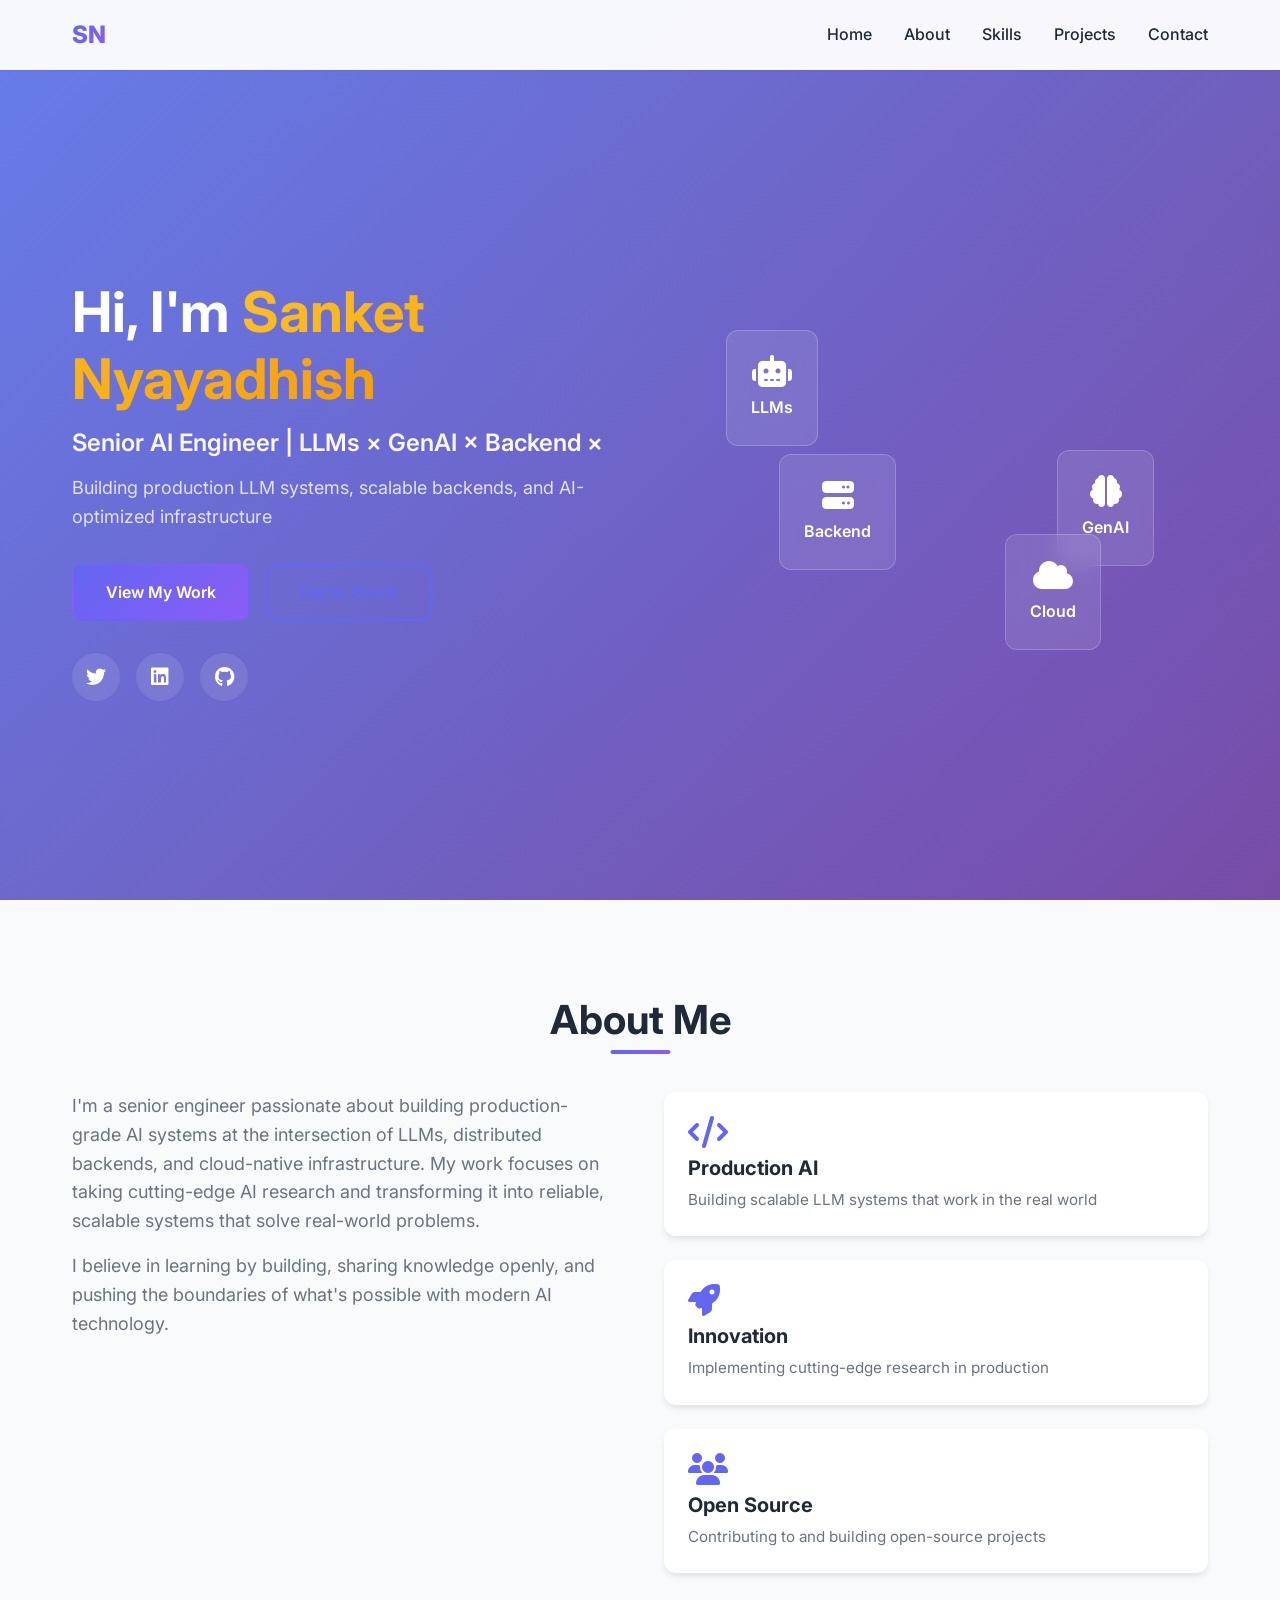
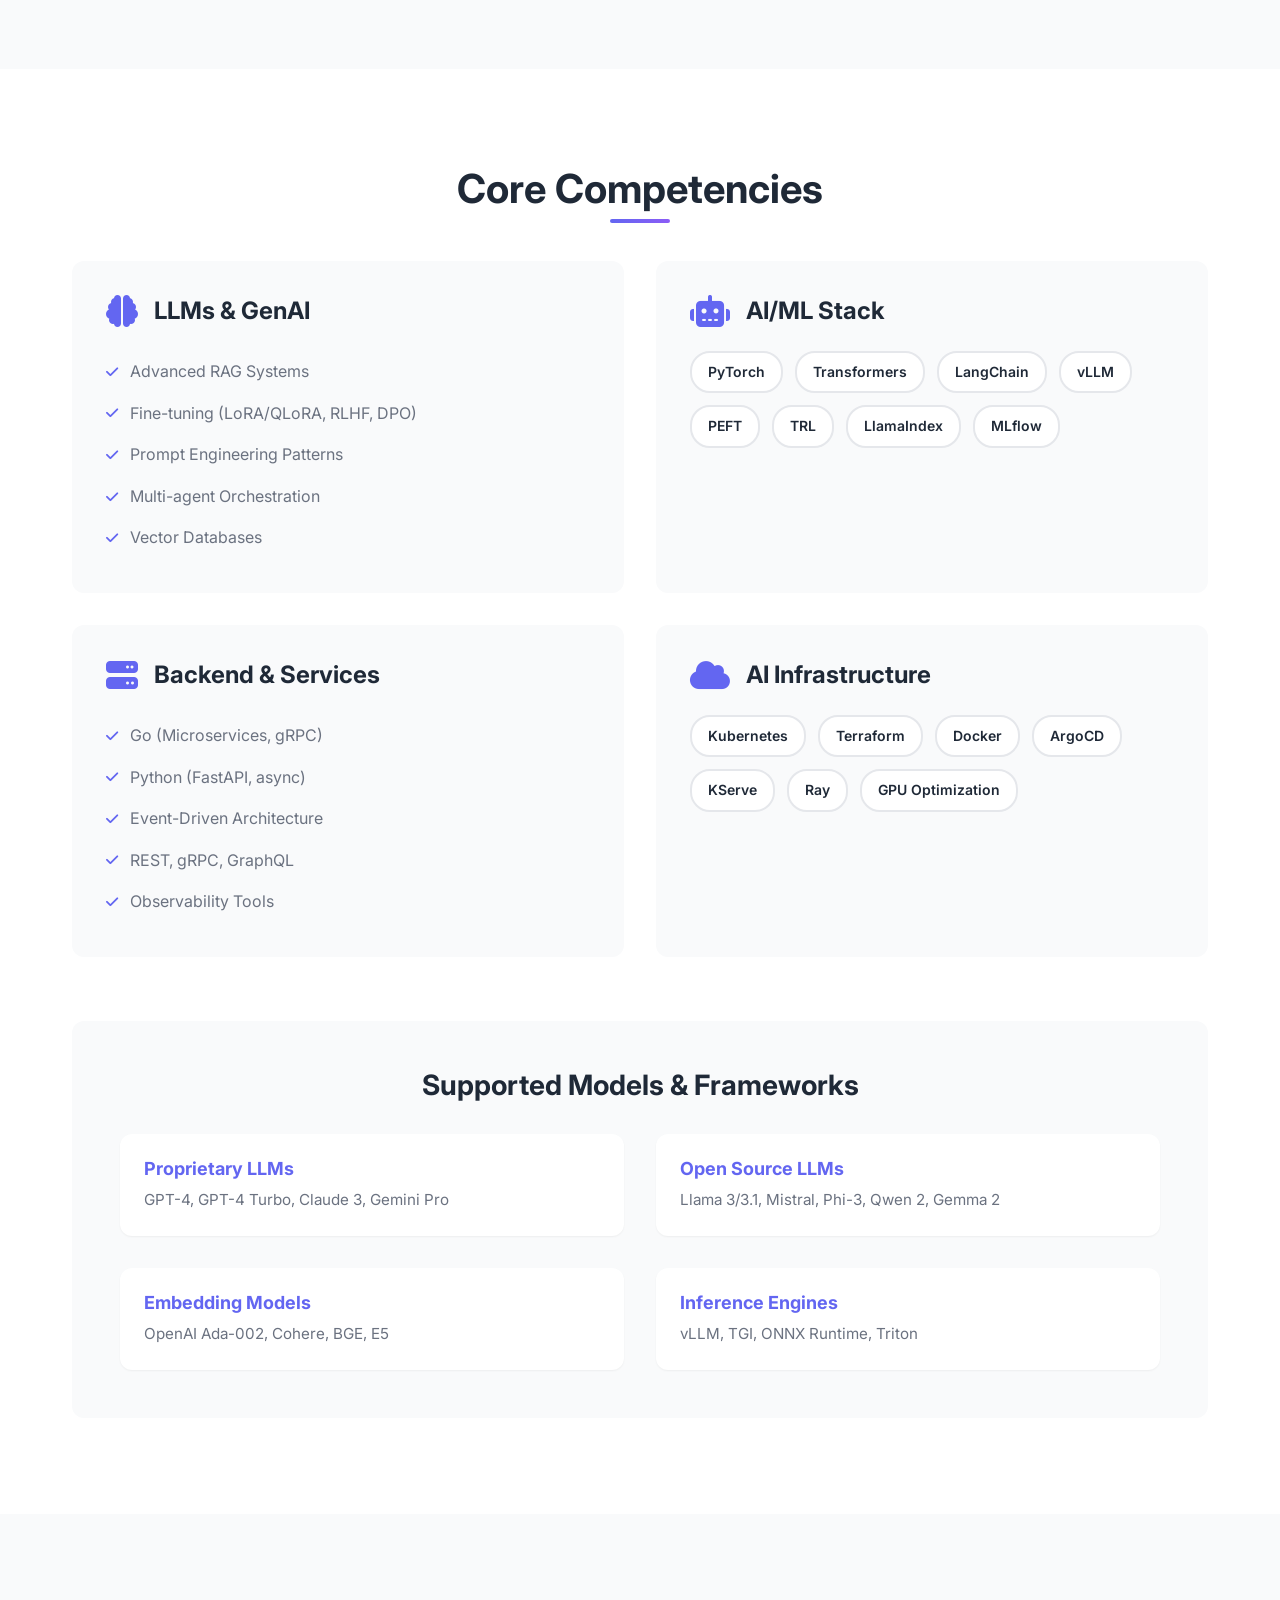
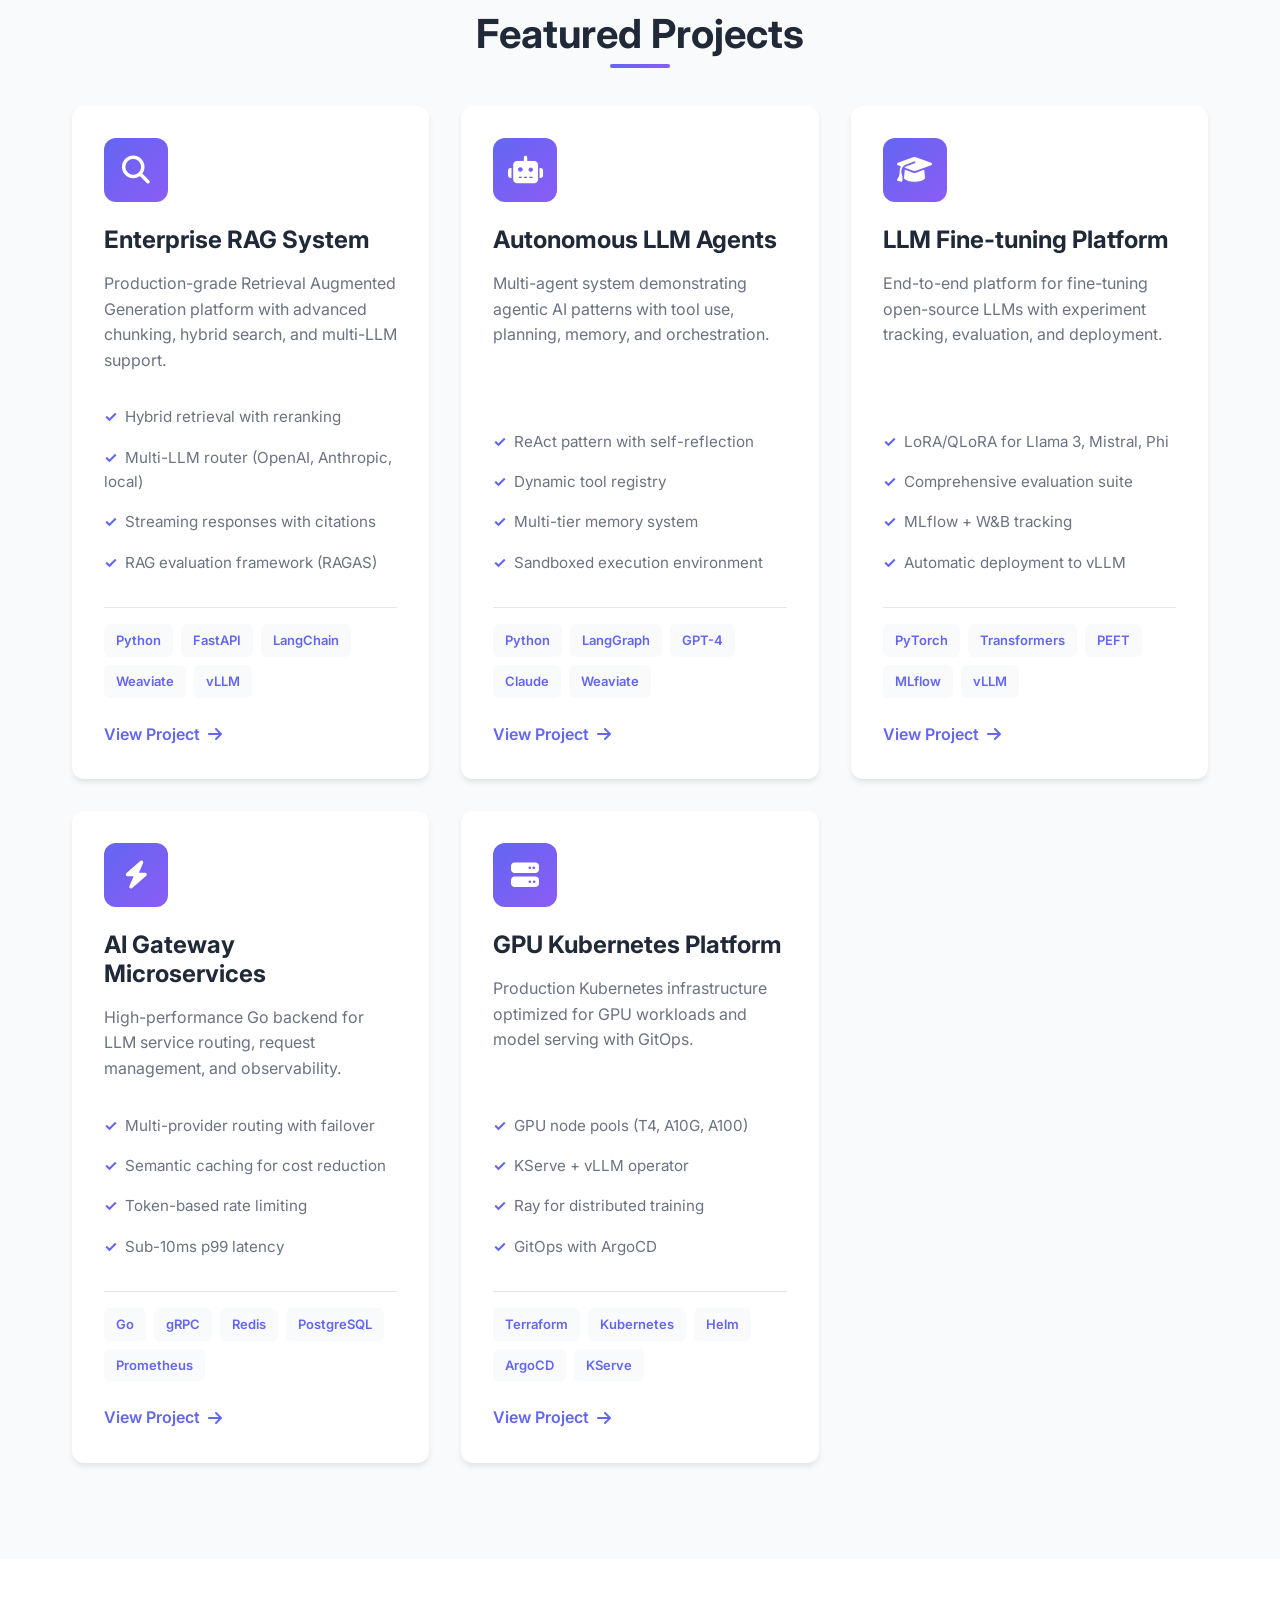
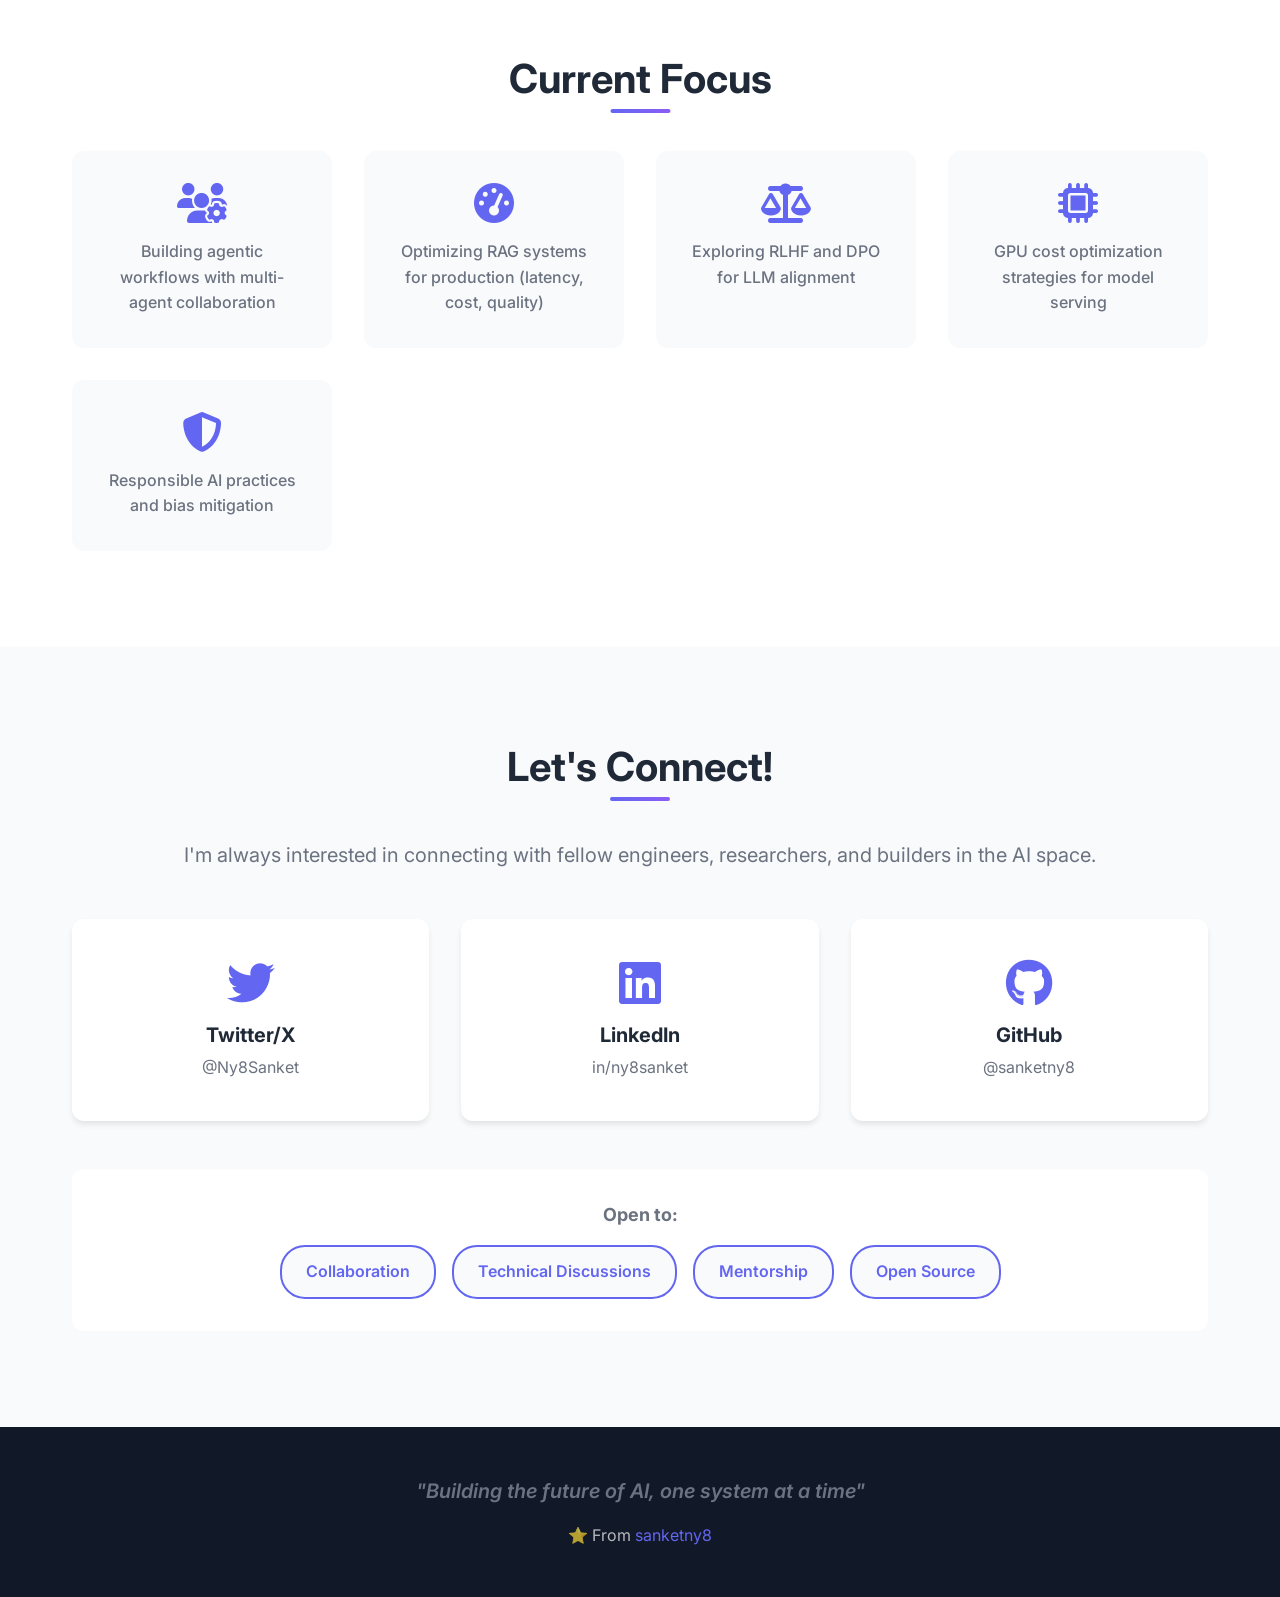
==== index.html @ 6c867950 "Initial commit: Add portfolio website" ====
<!DOCTYPE html>
<html lang="en">
<head>
    <meta charset="UTF-8">
    <meta name="viewport" content="width=device-width, initial-scale=1.0">
    <meta name="description" content="Sanket Nyayadhish - Senior AI Engineer specializing in LLMs, GenAI, Backend, and Cloud Infrastructure">
    <meta name="keywords" content="AI Engineer, LLM, GenAI, Machine Learning, Backend, Cloud, Kubernetes">
    <meta name="author" content="Sanket Nyayadhish">
    <title>Sanket Nyayadhish | Senior AI Engineer</title>
    <link rel="stylesheet" href="styles.css">
    <link rel="preconnect" href="https://fonts.googleapis.com">
    <link rel="preconnect" href="https://fonts.gstatic.com" crossorigin>
    <link href="https://fonts.googleapis.com/css2?family=Inter:wght@300;400;500;600;700;800&display=swap" rel="stylesheet">
    <link rel="stylesheet" href="https://cdnjs.cloudflare.com/ajax/libs/font-awesome/6.4.0/css/all.min.css">
</head>
<body>
    <!-- Navigation -->
    <nav class="navbar" id="navbar">
        <div class="nav-container">
            <div class="nav-logo">SN</div>
            <ul class="nav-menu" id="nav-menu">
                <li><a href="#home" class="nav-link">Home</a></li>
                <li><a href="#about" class="nav-link">About</a></li>
                <li><a href="#skills" class="nav-link">Skills</a></li>
                <li><a href="#projects" class="nav-link">Projects</a></li>
                <li><a href="#contact" class="nav-link">Contact</a></li>
            </ul>
            <div class="hamburger" id="hamburger">
                <span></span>
                <span></span>
                <span></span>
            </div>
        </div>
    </nav>

    <!-- Hero Section -->
    <section class="hero" id="home">
        <div class="hero-container">
            <div class="hero-content">
                <h1 class="hero-title">
                    Hi, I'm <span class="highlight">Sanket Nyayadhish</span>
                </h1>
                <h2 class="hero-subtitle">
                    Senior AI Engineer | LLMs × GenAI × Backend × Cloud Infrastructure
                </h2>
                <p class="hero-description">
                    Building production LLM systems, scalable backends, and AI-optimized infrastructure
                </p>
                <div class="hero-cta">
                    <a href="#projects" class="btn btn-primary">View My Work</a>
                    <a href="#contact" class="btn btn-secondary">Get in Touch</a>
                </div>
                <div class="social-links">
                    <a href="https://twitter.com/Ny8Sanket" target="_blank" rel="noopener" aria-label="Twitter">
                        <i class="fab fa-twitter"></i>
                    </a>
                    <a href="https://linkedin.com/in/ny8sanket" target="_blank" rel="noopener" aria-label="LinkedIn">
                        <i class="fab fa-linkedin"></i>
                    </a>
                    <a href="https://github.com/sanketny8" target="_blank" rel="noopener" aria-label="GitHub">
                        <i class="fab fa-github"></i>
                    </a>
                </div>
            </div>
            <div class="hero-visual">
                <div class="floating-card card-1">
                    <i class="fas fa-robot"></i>
                    <span>LLMs</span>
                </div>
                <div class="floating-card card-2">
                    <i class="fas fa-brain"></i>
                    <span>GenAI</span>
                </div>
                <div class="floating-card card-3">
                    <i class="fas fa-server"></i>
                    <span>Backend</span>
                </div>
                <div class="floating-card card-4">
                    <i class="fas fa-cloud"></i>
                    <span>Cloud</span>
                </div>
            </div>
        </div>
    </section>

    <!-- About Section -->
    <section class="about" id="about">
        <div class="container">
            <h2 class="section-title">About Me</h2>
            <div class="about-content">
                <div class="about-text">
                    <p>
                        I'm a senior engineer passionate about building production-grade AI systems at the 
                        intersection of LLMs, distributed backends, and cloud-native infrastructure. My work 
                        focuses on taking cutting-edge AI research and transforming it into reliable, scalable 
                        systems that solve real-world problems.
                    </p>
                    <p>
                        I believe in learning by building, sharing knowledge openly, and pushing the boundaries 
                        of what's possible with modern AI technology.
                    </p>
                </div>
                <div class="about-highlights">
                    <div class="highlight-card">
                        <i class="fas fa-code"></i>
                        <h3>Production AI</h3>
                        <p>Building scalable LLM systems that work in the real world</p>
                    </div>
                    <div class="highlight-card">
                        <i class="fas fa-rocket"></i>
                        <h3>Innovation</h3>
                        <p>Implementing cutting-edge research in production</p>
                    </div>
                    <div class="highlight-card">
                        <i class="fas fa-users"></i>
                        <h3>Open Source</h3>
                        <p>Contributing to and building open-source projects</p>
                    </div>
                </div>
            </div>
        </div>
    </section>

    <!-- Skills Section -->
    <section class="skills" id="skills">
        <div class="container">
            <h2 class="section-title">Core Competencies</h2>
            
            <div class="skills-grid">
                <!-- LLMs & GenAI -->
                <div class="skill-category">
                    <div class="skill-header">
                        <i class="fas fa-brain"></i>
                        <h3>LLMs & GenAI</h3>
                    </div>
                    <ul class="skill-list">
                        <li><i class="fas fa-check"></i> Advanced RAG Systems</li>
                        <li><i class="fas fa-check"></i> Fine-tuning (LoRA/QLoRA, RLHF, DPO)</li>
                        <li><i class="fas fa-check"></i> Prompt Engineering Patterns</li>
                        <li><i class="fas fa-check"></i> Multi-agent Orchestration</li>
                        <li><i class="fas fa-check"></i> Vector Databases</li>
                    </ul>
                </div>

                <!-- AI/ML Stack -->
                <div class="skill-category">
                    <div class="skill-header">
                        <i class="fas fa-robot"></i>
                        <h3>AI/ML Stack</h3>
                    </div>
                    <div class="tech-badges">
                        <span class="badge">PyTorch</span>
                        <span class="badge">Transformers</span>
                        <span class="badge">LangChain</span>
                        <span class="badge">vLLM</span>
                        <span class="badge">PEFT</span>
                        <span class="badge">TRL</span>
                        <span class="badge">LlamaIndex</span>
                        <span class="badge">MLflow</span>
                    </div>
                </div>

                <!-- Backend & Services -->
                <div class="skill-category">
                    <div class="skill-header">
                        <i class="fas fa-server"></i>
                        <h3>Backend & Services</h3>
                    </div>
                    <ul class="skill-list">
                        <li><i class="fas fa-check"></i> Go (Microservices, gRPC)</li>
                        <li><i class="fas fa-check"></i> Python (FastAPI, async)</li>
                        <li><i class="fas fa-check"></i> Event-Driven Architecture</li>
                        <li><i class="fas fa-check"></i> REST, gRPC, GraphQL</li>
                        <li><i class="fas fa-check"></i> Observability Tools</li>
                    </ul>
                </div>

                <!-- Cloud & Infrastructure -->
                <div class="skill-category">
                    <div class="skill-header">
                        <i class="fas fa-cloud"></i>
                        <h3>AI Infrastructure</h3>
                    </div>
                    <div class="tech-badges">
                        <span class="badge">Kubernetes</span>
                        <span class="badge">Terraform</span>
                        <span class="badge">Docker</span>
                        <span class="badge">ArgoCD</span>
                        <span class="badge">KServe</span>
                        <span class="badge">Ray</span>
                        <span class="badge">GPU Optimization</span>
                    </div>
                </div>
            </div>

            <!-- Supported Models -->
            <div class="models-section">
                <h3 class="subsection-title">Supported Models & Frameworks</h3>
                <div class="models-grid">
                    <div class="model-category">
                        <h4>Proprietary LLMs</h4>
                        <p>GPT-4, GPT-4 Turbo, Claude 3, Gemini Pro</p>
                    </div>
                    <div class="model-category">
                        <h4>Open Source LLMs</h4>
                        <p>Llama 3/3.1, Mistral, Phi-3, Qwen 2, Gemma 2</p>
                    </div>
                    <div class="model-category">
                        <h4>Embedding Models</h4>
                        <p>OpenAI Ada-002, Cohere, BGE, E5</p>
                    </div>
                    <div class="model-category">
                        <h4>Inference Engines</h4>
                        <p>vLLM, TGI, ONNX Runtime, Triton</p>
                    </div>
                </div>
            </div>
        </div>
    </section>

    <!-- Projects Section -->
    <section class="projects" id="projects">
        <div class="container">
            <h2 class="section-title">Featured Projects</h2>
            
            <div class="projects-grid">
                <!-- Project 1: Enterprise RAG -->
                <div class="project-card">
                    <div class="project-icon">
                        <i class="fas fa-search"></i>
                    </div>
                    <h3>Enterprise RAG System</h3>
                    <p>Production-grade Retrieval Augmented Generation platform with advanced chunking, hybrid search, and multi-LLM support.</p>
                    <ul class="project-features">
                        <li>Hybrid retrieval with reranking</li>
                        <li>Multi-LLM router (OpenAI, Anthropic, local)</li>
                        <li>Streaming responses with citations</li>
                        <li>RAG evaluation framework (RAGAS)</li>
                    </ul>
                    <div class="project-tech">
                        <span>Python</span>
                        <span>FastAPI</span>
                        <span>LangChain</span>
                        <span>Weaviate</span>
                        <span>vLLM</span>
                    </div>
                    <a href="https://github.com/sanketny8/enterprise-rag-system" target="_blank" class="project-link">
                        View Project <i class="fas fa-arrow-right"></i>
                    </a>
                </div>

                <!-- Project 2: Autonomous Agents -->
                <div class="project-card">
                    <div class="project-icon">
                        <i class="fas fa-robot"></i>
                    </div>
                    <h3>Autonomous LLM Agents</h3>
                    <p>Multi-agent system demonstrating agentic AI patterns with tool use, planning, memory, and orchestration.</p>
                    <ul class="project-features">
                        <li>ReAct pattern with self-reflection</li>
                        <li>Dynamic tool registry</li>
                        <li>Multi-tier memory system</li>
                        <li>Sandboxed execution environment</li>
                    </ul>
                    <div class="project-tech">
                        <span>Python</span>
                        <span>LangGraph</span>
                        <span>GPT-4</span>
                        <span>Claude</span>
                        <span>Weaviate</span>
                    </div>
                    <a href="https://github.com/sanketny8/autonomous-llm-agents" target="_blank" class="project-link">
                        View Project <i class="fas fa-arrow-right"></i>
                    </a>
                </div>

                <!-- Project 3: Fine-tuning Platform -->
                <div class="project-card">
                    <div class="project-icon">
                        <i class="fas fa-graduation-cap"></i>
                    </div>
                    <h3>LLM Fine-tuning Platform</h3>
                    <p>End-to-end platform for fine-tuning open-source LLMs with experiment tracking, evaluation, and deployment.</p>
                    <ul class="project-features">
                        <li>LoRA/QLoRA for Llama 3, Mistral, Phi</li>
                        <li>Comprehensive evaluation suite</li>
                        <li>MLflow + W&B tracking</li>
                        <li>Automatic deployment to vLLM</li>
                    </ul>
                    <div class="project-tech">
                        <span>PyTorch</span>
                        <span>Transformers</span>
                        <span>PEFT</span>
                        <span>MLflow</span>
                        <span>vLLM</span>
                    </div>
                    <a href="https://github.com/sanketny8/llm-finetuning-platform" target="_blank" class="project-link">
                        View Project <i class="fas fa-arrow-right"></i>
                    </a>
                </div>

                <!-- Project 4: AI Gateway -->
                <div class="project-card">
                    <div class="project-icon">
                        <i class="fas fa-bolt"></i>
                    </div>
                    <h3>AI Gateway Microservices</h3>
                    <p>High-performance Go backend for LLM service routing, request management, and observability.</p>
                    <ul class="project-features">
                        <li>Multi-provider routing with failover</li>
                        <li>Semantic caching for cost reduction</li>
                        <li>Token-based rate limiting</li>
                        <li>Sub-10ms p99 latency</li>
                    </ul>
                    <div class="project-tech">
                        <span>Go</span>
                        <span>gRPC</span>
                        <span>Redis</span>
                        <span>PostgreSQL</span>
                        <span>Prometheus</span>
                    </div>
                    <a href="https://github.com/sanketny8/ai-gateway-microservices" target="_blank" class="project-link">
                        View Project <i class="fas fa-arrow-right"></i>
                    </a>
                </div>

                <!-- Project 5: GPU K8s Platform -->
                <div class="project-card">
                    <div class="project-icon">
                        <i class="fas fa-server"></i>
                    </div>
                    <h3>GPU Kubernetes Platform</h3>
                    <p>Production Kubernetes infrastructure optimized for GPU workloads and model serving with GitOps.</p>
                    <ul class="project-features">
                        <li>GPU node pools (T4, A10G, A100)</li>
                        <li>KServe + vLLM operator</li>
                        <li>Ray for distributed training</li>
                        <li>GitOps with ArgoCD</li>
                    </ul>
                    <div class="project-tech">
                        <span>Terraform</span>
                        <span>Kubernetes</span>
                        <span>Helm</span>
                        <span>ArgoCD</span>
                        <span>KServe</span>
                    </div>
                    <a href="https://github.com/sanketny8/gpu-kubernetes-platform" target="_blank" class="project-link">
                        View Project <i class="fas fa-arrow-right"></i>
                    </a>
                </div>
            </div>
        </div>
    </section>

    <!-- Current Focus Section -->
    <section class="focus">
        <div class="container">
            <h2 class="section-title">Current Focus</h2>
            <div class="focus-grid">
                <div class="focus-item">
                    <i class="fas fa-users-cog"></i>
                    <p>Building agentic workflows with multi-agent collaboration</p>
                </div>
                <div class="focus-item">
                    <i class="fas fa-tachometer-alt"></i>
                    <p>Optimizing RAG systems for production (latency, cost, quality)</p>
                </div>
                <div class="focus-item">
                    <i class="fas fa-balance-scale"></i>
                    <p>Exploring RLHF and DPO for LLM alignment</p>
                </div>
                <div class="focus-item">
                    <i class="fas fa-microchip"></i>
                    <p>GPU cost optimization strategies for model serving</p>
                </div>
                <div class="focus-item">
                    <i class="fas fa-shield-alt"></i>
                    <p>Responsible AI practices and bias mitigation</p>
                </div>
            </div>
        </div>
    </section>

    <!-- Contact Section -->
    <section class="contact" id="contact">
        <div class="container">
            <h2 class="section-title">Let's Connect!</h2>
            <p class="contact-subtitle">
                I'm always interested in connecting with fellow engineers, researchers, and builders in the AI space.
            </p>
            
            <div class="contact-grid">
                <a href="https://twitter.com/Ny8Sanket" target="_blank" class="contact-card">
                    <i class="fab fa-twitter"></i>
                    <h3>Twitter/X</h3>
                    <p>@Ny8Sanket</p>
                </a>
                
                <a href="https://linkedin.com/in/ny8sanket" target="_blank" class="contact-card">
                    <i class="fab fa-linkedin"></i>
                    <h3>LinkedIn</h3>
                    <p>in/ny8sanket</p>
                </a>
                
                <a href="https://github.com/sanketny8" target="_blank" class="contact-card">
                    <i class="fab fa-github"></i>
                    <h3>GitHub</h3>
                    <p>@sanketny8</p>
                </a>
            </div>

            <div class="contact-topics">
                <p><strong>Open to:</strong></p>
                <div class="topics">
                    <span>Collaboration</span>
                    <span>Technical Discussions</span>
                    <span>Mentorship</span>
                    <span>Open Source</span>
                </div>
            </div>
        </div>
    </section>

    <!-- Footer -->
    <footer class="footer">
        <div class="container">
            <p class="footer-quote">"Building the future of AI, one system at a time"</p>
            <p class="footer-copyright">⭐️ From <a href="https://github.com/sanketny8" target="_blank">sanketny8</a></p>
        </div>
    </footer>

    <script src="script.js"></script>
</body>
</html>
---- styles.css ----
/* ===== CSS VARIABLES ===== */
:root {
    --primary-color: #6366f1;
    --primary-dark: #4f46e5;
    --secondary-color: #8b5cf6;
    --accent-color: #ec4899;
    --text-primary: #1f2937;
    --text-secondary: #6b7280;
    --text-light: #9ca3af;
    --bg-primary: #ffffff;
    --bg-secondary: #f9fafb;
    --bg-dark: #111827;
    --border-color: #e5e7eb;
    --shadow-sm: 0 1px 2px 0 rgba(0, 0, 0, 0.05);
    --shadow-md: 0 4px 6px -1px rgba(0, 0, 0, 0.1);
    --shadow-lg: 0 10px 15px -3px rgba(0, 0, 0, 0.1);
    --shadow-xl: 0 20px 25px -5px rgba(0, 0, 0, 0.1);
    --transition: all 0.3s cubic-bezier(0.4, 0, 0.2, 1);
    --border-radius: 12px;
}

/* ===== RESET & BASE ===== */
* {
    margin: 0;
    padding: 0;
    box-sizing: border-box;
}

html {
    scroll-behavior: smooth;
    font-size: 16px;
}

body {
    font-family: 'Inter', -apple-system, BlinkMacSystemFont, 'Segoe UI', Roboto, sans-serif;
    color: var(--text-primary);
    background-color: var(--bg-primary);
    line-height: 1.6;
    overflow-x: hidden;
}

/* ===== TYPOGRAPHY ===== */
h1, h2, h3, h4, h5, h6 {
    font-weight: 700;
    line-height: 1.2;
    color: var(--text-primary);
}

p {
    margin-bottom: 1rem;
    color: var(--text-secondary);
}

a {
    text-decoration: none;
    color: inherit;
    transition: var(--transition);
}

/* ===== UTILITIES ===== */
.container {
    max-width: 1200px;
    margin: 0 auto;
    padding: 0 2rem;
}

.section-title {
    font-size: 2.5rem;
    text-align: center;
    margin-bottom: 3rem;
    position: relative;
    display: inline-block;
    left: 50%;
    transform: translateX(-50%);
}

.section-title::after {
    content: '';
    position: absolute;
    bottom: -10px;
    left: 50%;
    transform: translateX(-50%);
    width: 60px;
    height: 4px;
    background: linear-gradient(90deg, var(--primary-color), var(--secondary-color));
    border-radius: 2px;
}

/* ===== BUTTONS ===== */
.btn {
    display: inline-block;
    padding: 0.875rem 2rem;
    border-radius: var(--border-radius);
    font-weight: 600;
    font-size: 1rem;
    transition: var(--transition);
    cursor: pointer;
    border: 2px solid transparent;
}

.btn-primary {
    background: linear-gradient(135deg, var(--primary-color), var(--secondary-color));
    color: white;
}

.btn-primary:hover {
    transform: translateY(-2px);
    box-shadow: var(--shadow-lg);
}

.btn-secondary {
    background: transparent;
    color: var(--primary-color);
    border-color: var(--primary-color);
}

.btn-secondary:hover {
    background: var(--primary-color);
    color: white;
}

/* ===== NAVIGATION ===== */
.navbar {
    position: fixed;
    top: 0;
    width: 100%;
    background: rgba(255, 255, 255, 0.95);
    backdrop-filter: blur(10px);
    box-shadow: var(--shadow-sm);
    z-index: 1000;
    transition: var(--transition);
}

.navbar.scrolled {
    box-shadow: var(--shadow-md);
}

.nav-container {
    max-width: 1200px;
    margin: 0 auto;
    padding: 1rem 2rem;
    display: flex;
    justify-content: space-between;
    align-items: center;
}

.nav-logo {
    font-size: 1.5rem;
    font-weight: 800;
    background: linear-gradient(135deg, var(--primary-color), var(--secondary-color));
    -webkit-background-clip: text;
    -webkit-text-fill-color: transparent;
    background-clip: text;
}

.nav-menu {
    display: flex;
    list-style: none;
    gap: 2rem;
}

.nav-link {
    color: var(--text-primary);
    font-weight: 500;
    position: relative;
}

.nav-link::after {
    content: '';
    position: absolute;
    bottom: -5px;
    left: 0;
    width: 0;
    height: 2px;
    background: var(--primary-color);
    transition: var(--transition);
}

.nav-link:hover::after {
    width: 100%;
}

.hamburger {
    display: none;
    flex-direction: column;
    gap: 5px;
    cursor: pointer;
}

.hamburger span {
    width: 25px;
    height: 3px;
    background: var(--text-primary);
    transition: var(--transition);
    border-radius: 3px;
}

/* ===== HERO SECTION ===== */
.hero {
    min-height: 100vh;
    display: flex;
    align-items: center;
    padding-top: 80px;
    background: linear-gradient(135deg, #667eea 0%, #764ba2 100%);
    position: relative;
    overflow: hidden;
}

.hero::before {
    content: '';
    position: absolute;
    top: 0;
    left: 0;
    right: 0;
    bottom: 0;
    background: 
        radial-gradient(circle at 20% 50%, rgba(99, 102, 241, 0.1) 0%, transparent 50%),
        radial-gradient(circle at 80% 80%, rgba(139, 92, 246, 0.1) 0%, transparent 50%);
}

.hero-container {
    max-width: 1200px;
    margin: 0 auto;
    padding: 0 2rem;
    display: grid;
    grid-template-columns: 1fr 1fr;
    gap: 4rem;
    align-items: center;
    position: relative;
    z-index: 1;
}

.hero-title {
    font-size: 3.5rem;
    margin-bottom: 1rem;
    color: white;
}

.highlight {
    background: linear-gradient(135deg, #fbbf24, #f59e0b);
    -webkit-background-clip: text;
    -webkit-text-fill-color: transparent;
    background-clip: text;
}

.hero-subtitle {
    font-size: 1.5rem;
    font-weight: 600;
    margin-bottom: 1rem;
    color: rgba(255, 255, 255, 0.95);
}

.hero-description {
    font-size: 1.125rem;
    margin-bottom: 2rem;
    color: rgba(255, 255, 255, 0.8);
}

.hero-cta {
    display: flex;
    gap: 1rem;
    margin-bottom: 2rem;
}

.social-links {
    display: flex;
    gap: 1rem;
}

.social-links a {
    width: 48px;
    height: 48px;
    display: flex;
    align-items: center;
    justify-content: center;
    background: rgba(255, 255, 255, 0.1);
    border-radius: 50%;
    color: white;
    font-size: 1.25rem;
    transition: var(--transition);
    backdrop-filter: blur(10px);
}

.social-links a:hover {
    background: rgba(255, 255, 255, 0.2);
    transform: translateY(-3px);
}

/* Floating Cards Animation */
.hero-visual {
    position: relative;
    height: 400px;
}

.floating-card {
    position: absolute;
    background: rgba(255, 255, 255, 0.1);
    backdrop-filter: blur(10px);
    border: 1px solid rgba(255, 255, 255, 0.2);
    border-radius: var(--border-radius);
    padding: 1.5rem;
    display: flex;
    flex-direction: column;
    align-items: center;
    gap: 0.5rem;
    color: white;
    animation: float 6s ease-in-out infinite;
}

.floating-card i {
    font-size: 2rem;
}

.floating-card span {
    font-weight: 600;
}

.card-1 {
    top: 10%;
    left: 10%;
    animation-delay: 0s;
}

.card-2 {
    top: 40%;
    right: 10%;
    animation-delay: 1.5s;
}

.card-3 {
    bottom: 30%;
    left: 20%;
    animation-delay: 3s;
}

.card-4 {
    bottom: 10%;
    right: 20%;
    animation-delay: 4.5s;
}

@keyframes float {
    0%, 100% {
        transform: translateY(0);
    }
    50% {
        transform: translateY(-20px);
    }
}

/* ===== ABOUT SECTION ===== */
.about {
    padding: 6rem 0;
    background: var(--bg-secondary);
}

.about-content {
    display: grid;
    grid-template-columns: 1fr 1fr;
    gap: 3rem;
    align-items: start;
}

.about-text {
    font-size: 1.125rem;
}

.about-highlights {
    display: flex;
    flex-direction: column;
    gap: 1.5rem;
}

.highlight-card {
    background: white;
    padding: 1.5rem;
    border-radius: var(--border-radius);
    box-shadow: var(--shadow-md);
    transition: var(--transition);
}

.highlight-card:hover {
    transform: translateY(-5px);
    box-shadow: var(--shadow-lg);
}

.highlight-card i {
    font-size: 2rem;
    color: var(--primary-color);
    margin-bottom: 0.5rem;
}

.highlight-card h3 {
    font-size: 1.25rem;
    margin-bottom: 0.5rem;
}

.highlight-card p {
    color: var(--text-secondary);
    font-size: 0.95rem;
    margin: 0;
}

/* ===== SKILLS SECTION ===== */
.skills {
    padding: 6rem 0;
    background: white;
}

.skills-grid {
    display: grid;
    grid-template-columns: repeat(2, 1fr);
    gap: 2rem;
    margin-bottom: 4rem;
}

.skill-category {
    background: var(--bg-secondary);
    padding: 2rem;
    border-radius: var(--border-radius);
    border: 2px solid transparent;
    transition: var(--transition);
}

.skill-category:hover {
    border-color: var(--primary-color);
    box-shadow: var(--shadow-lg);
}

.skill-header {
    display: flex;
    align-items: center;
    gap: 1rem;
    margin-bottom: 1.5rem;
}

.skill-header i {
    font-size: 2rem;
    color: var(--primary-color);
}

.skill-header h3 {
    font-size: 1.5rem;
}

.skill-list {
    list-style: none;
}

.skill-list li {
    padding: 0.5rem 0;
    display: flex;
    align-items: center;
    gap: 0.75rem;
    color: var(--text-secondary);
}

.skill-list i {
    color: var(--primary-color);
    font-size: 0.875rem;
}

.tech-badges {
    display: flex;
    flex-wrap: wrap;
    gap: 0.75rem;
}

.badge {
    display: inline-block;
    padding: 0.5rem 1rem;
    background: white;
    border: 2px solid var(--border-color);
    border-radius: 20px;
    font-size: 0.875rem;
    font-weight: 600;
    color: var(--text-primary);
    transition: var(--transition);
}

.badge:hover {
    border-color: var(--primary-color);
    background: var(--primary-color);
    color: white;
}

.models-section {
    background: var(--bg-secondary);
    padding: 3rem;
    border-radius: var(--border-radius);
}

.subsection-title {
    font-size: 1.75rem;
    text-align: center;
    margin-bottom: 2rem;
}

.models-grid {
    display: grid;
    grid-template-columns: repeat(2, 1fr);
    gap: 2rem;
}

.model-category {
    background: white;
    padding: 1.5rem;
    border-radius: var(--border-radius);
    box-shadow: var(--shadow-sm);
}

.model-category h4 {
    color: var(--primary-color);
    margin-bottom: 0.5rem;
    font-size: 1.125rem;
}

.model-category p {
    margin: 0;
    font-size: 0.95rem;
}

/* ===== PROJECTS SECTION ===== */
.projects {
    padding: 6rem 0;
    background: var(--bg-secondary);
}

.projects-grid {
    display: grid;
    grid-template-columns: repeat(auto-fit, minmax(350px, 1fr));
    gap: 2rem;
}

.project-card {
    background: white;
    padding: 2rem;
    border-radius: var(--border-radius);
    box-shadow: var(--shadow-md);
    transition: var(--transition);
    display: flex;
    flex-direction: column;
}

.project-card:hover {
    transform: translateY(-10px);
    box-shadow: var(--shadow-xl);
}

.project-icon {
    width: 64px;
    height: 64px;
    background: linear-gradient(135deg, var(--primary-color), var(--secondary-color));
    border-radius: var(--border-radius);
    display: flex;
    align-items: center;
    justify-content: center;
    margin-bottom: 1.5rem;
}

.project-icon i {
    font-size: 1.75rem;
    color: white;
}

.project-card h3 {
    font-size: 1.5rem;
    margin-bottom: 1rem;
}

.project-card > p {
    margin-bottom: 1.5rem;
    flex-grow: 1;
}

.project-features {
    list-style: none;
    margin-bottom: 1.5rem;
}

.project-features li {
    padding: 0.5rem 0;
    color: var(--text-secondary);
    font-size: 0.95rem;
}

.project-features li::before {
    content: '✓';
    color: var(--primary-color);
    font-weight: bold;
    margin-right: 0.5rem;
}

.project-tech {
    display: flex;
    flex-wrap: wrap;
    gap: 0.5rem;
    margin-bottom: 1.5rem;
    padding-top: 1rem;
    border-top: 1px solid var(--border-color);
}

.project-tech span {
    padding: 0.375rem 0.75rem;
    background: var(--bg-secondary);
    border-radius: 6px;
    font-size: 0.813rem;
    font-weight: 600;
    color: var(--primary-color);
}

.project-link {
    display: inline-flex;
    align-items: center;
    gap: 0.5rem;
    color: var(--primary-color);
    font-weight: 600;
    margin-top: auto;
}

.project-link:hover {
    gap: 0.75rem;
}

/* ===== FOCUS SECTION ===== */
.focus {
    padding: 6rem 0;
    background: white;
}

.focus-grid {
    display: grid;
    grid-template-columns: repeat(auto-fit, minmax(250px, 1fr));
    gap: 2rem;
}

.focus-item {
    background: var(--bg-secondary);
    padding: 2rem;
    border-radius: var(--border-radius);
    text-align: center;
    transition: var(--transition);
}

.focus-item:hover {
    background: linear-gradient(135deg, var(--primary-color), var(--secondary-color));
    color: white;
    transform: translateY(-5px);
}

.focus-item i {
    font-size: 2.5rem;
    color: var(--primary-color);
    margin-bottom: 1rem;
    transition: var(--transition);
}

.focus-item:hover i {
    color: white;
}

.focus-item p {
    margin: 0;
    font-weight: 500;
}

.focus-item:hover p {
    color: white;
}

/* ===== CONTACT SECTION ===== */
.contact {
    padding: 6rem 0;
    background: var(--bg-secondary);
}

.contact-subtitle {
    text-align: center;
    font-size: 1.25rem;
    margin-bottom: 3rem;
    color: var(--text-secondary);
}

.contact-grid {
    display: grid;
    grid-template-columns: repeat(3, 1fr);
    gap: 2rem;
    margin-bottom: 3rem;
}

.contact-card {
    background: white;
    padding: 2.5rem;
    border-radius: var(--border-radius);
    text-align: center;
    box-shadow: var(--shadow-md);
    transition: var(--transition);
}

.contact-card:hover {
    transform: translateY(-10px);
    box-shadow: var(--shadow-xl);
}

.contact-card i {
    font-size: 3rem;
    color: var(--primary-color);
    margin-bottom: 1rem;
}

.contact-card h3 {
    font-size: 1.25rem;
    margin-bottom: 0.5rem;
}

.contact-card p {
    margin: 0;
    color: var(--text-secondary);
}

.contact-topics {
    text-align: center;
    background: white;
    padding: 2rem;
    border-radius: var(--border-radius);
}

.contact-topics p {
    font-size: 1.125rem;
    margin-bottom: 1rem;
}

.topics {
    display: flex;
    justify-content: center;
    flex-wrap: wrap;
    gap: 1rem;
}

.topics span {
    padding: 0.75rem 1.5rem;
    background: var(--bg-secondary);
    border: 2px solid var(--primary-color);
    border-radius: 25px;
    font-weight: 600;
    color: var(--primary-color);
}

/* ===== FOOTER ===== */
.footer {
    padding: 3rem 0;
    background: var(--bg-dark);
    color: white;
    text-align: center;
}

.footer-quote {
    font-size: 1.25rem;
    font-weight: 600;
    margin-bottom: 1rem;
    font-style: italic;
}

.footer-copyright {
    color: rgba(255, 255, 255, 0.7);
    margin: 0;
}

.footer-copyright a {
    color: var(--primary-color);
}

.footer-copyright a:hover {
    text-decoration: underline;
}

/* ===== RESPONSIVE DESIGN ===== */
@media (max-width: 1024px) {
    .hero-container {
        grid-template-columns: 1fr;
        text-align: center;
    }
    
    .hero-visual {
        display: none;
    }
    
    .hero-cta {
        justify-content: center;
    }
    
    .social-links {
        justify-content: center;
    }
    
    .about-content {
        grid-template-columns: 1fr;
    }
    
    .skills-grid {
        grid-template-columns: 1fr;
    }
    
    .models-grid {
        grid-template-columns: 1fr;
    }
    
    .contact-grid {
        grid-template-columns: 1fr;
    }
}

@media (max-width: 768px) {
    html {
        font-size: 14px;
    }
    
    .hamburger {
        display: flex;
    }
    
    .nav-menu {
        position: fixed;
        left: -100%;
        top: 70px;
        flex-direction: column;
        background: white;
        width: 100%;
        text-align: center;
        transition: var(--transition);
        box-shadow: var(--shadow-lg);
        padding: 2rem 0;
    }
    
    .nav-menu.active {
        left: 0;
    }
    
    .hero-title {
        font-size: 2.5rem;
    }
    
    .hero-subtitle {
        font-size: 1.25rem;
    }
    
    .hero-cta {
        flex-direction: column;
    }
    
    .section-title {
        font-size: 2rem;
    }
    
    .projects-grid {
        grid-template-columns: 1fr;
    }
    
    .focus-grid {
        grid-template-columns: 1fr;
    }
}

@media (max-width: 480px) {
    .container {
        padding: 0 1rem;
    }
    
    .hero-title {
        font-size: 2rem;
    }
    
    .btn {
        padding: 0.75rem 1.5rem;
        font-size: 0.95rem;
    }
}

/* ===== SCROLL ANIMATIONS ===== */
@keyframes fadeInUp {
    from {
        opacity: 0;
        transform: translateY(30px);
    }
    to {
        opacity: 1;
        transform: translateY(0);
    }
}

.fade-in-up {
    animation: fadeInUp 0.6s ease-out;
}
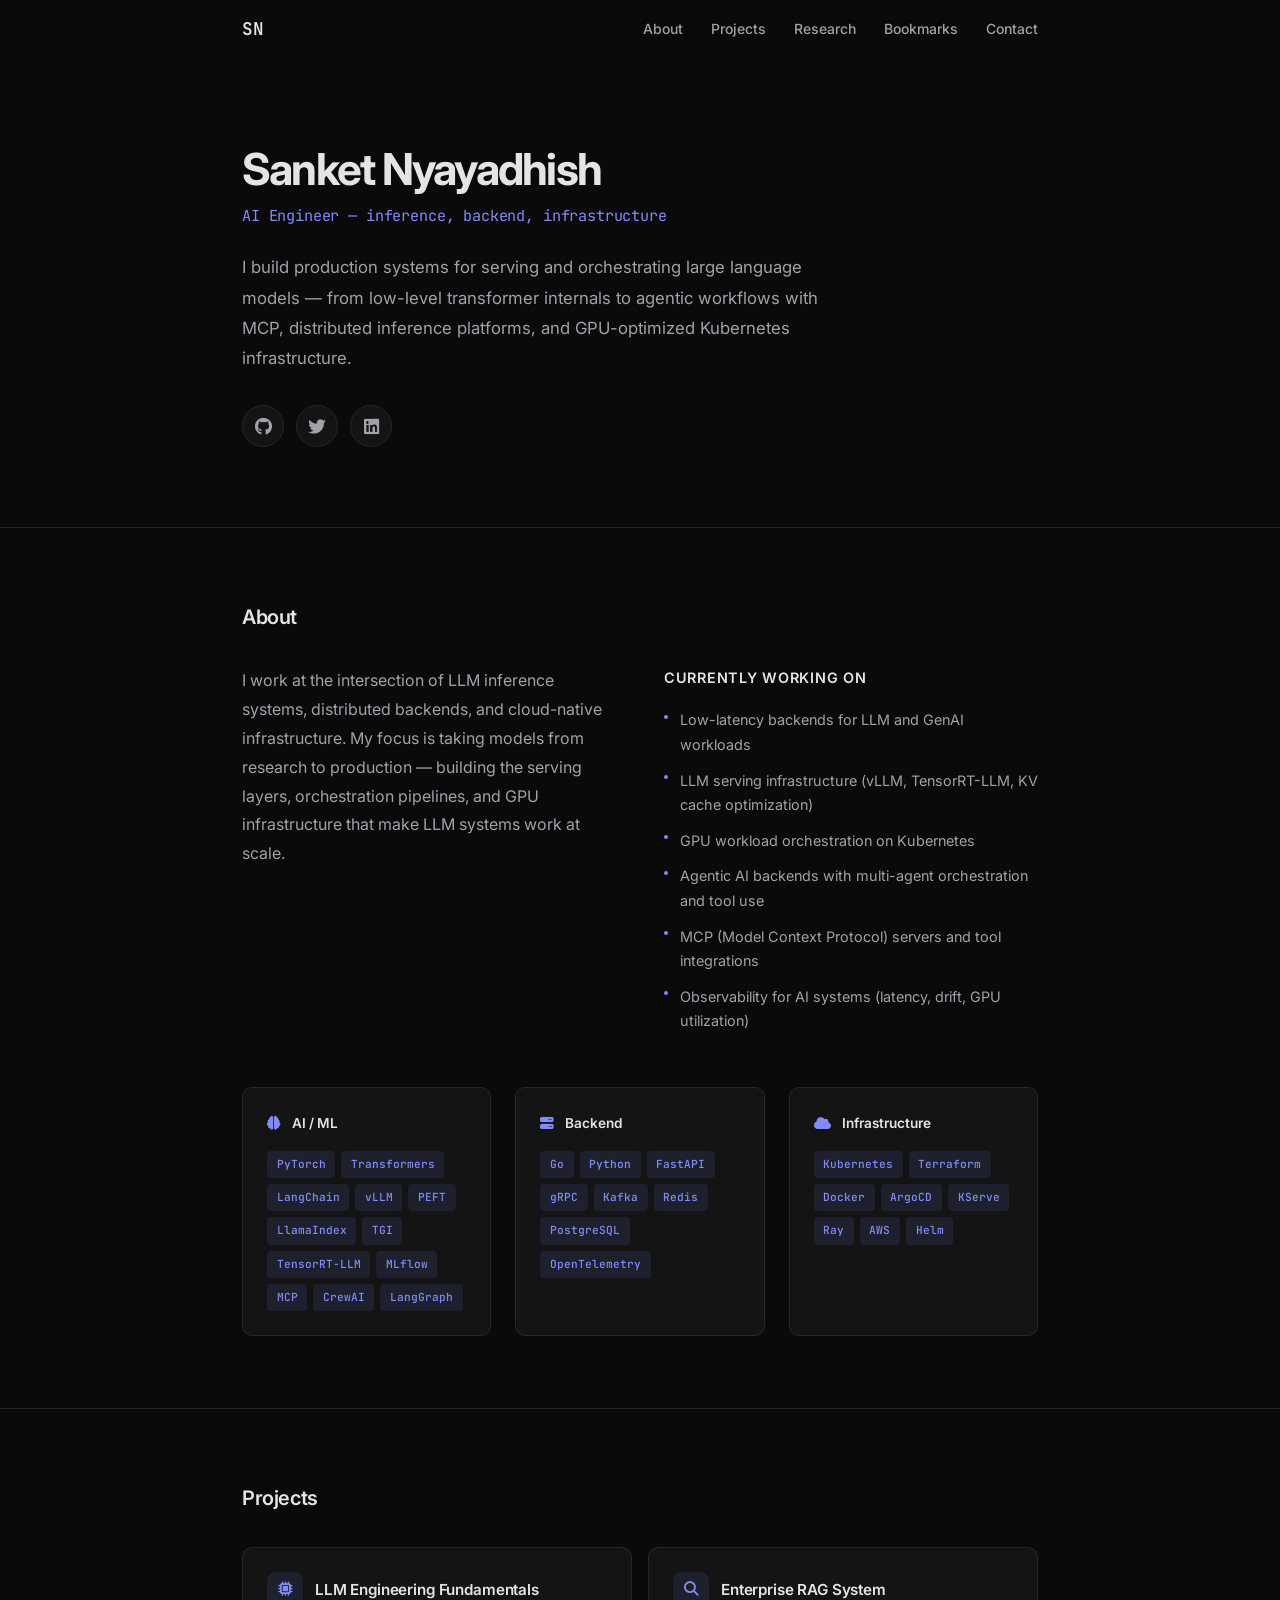
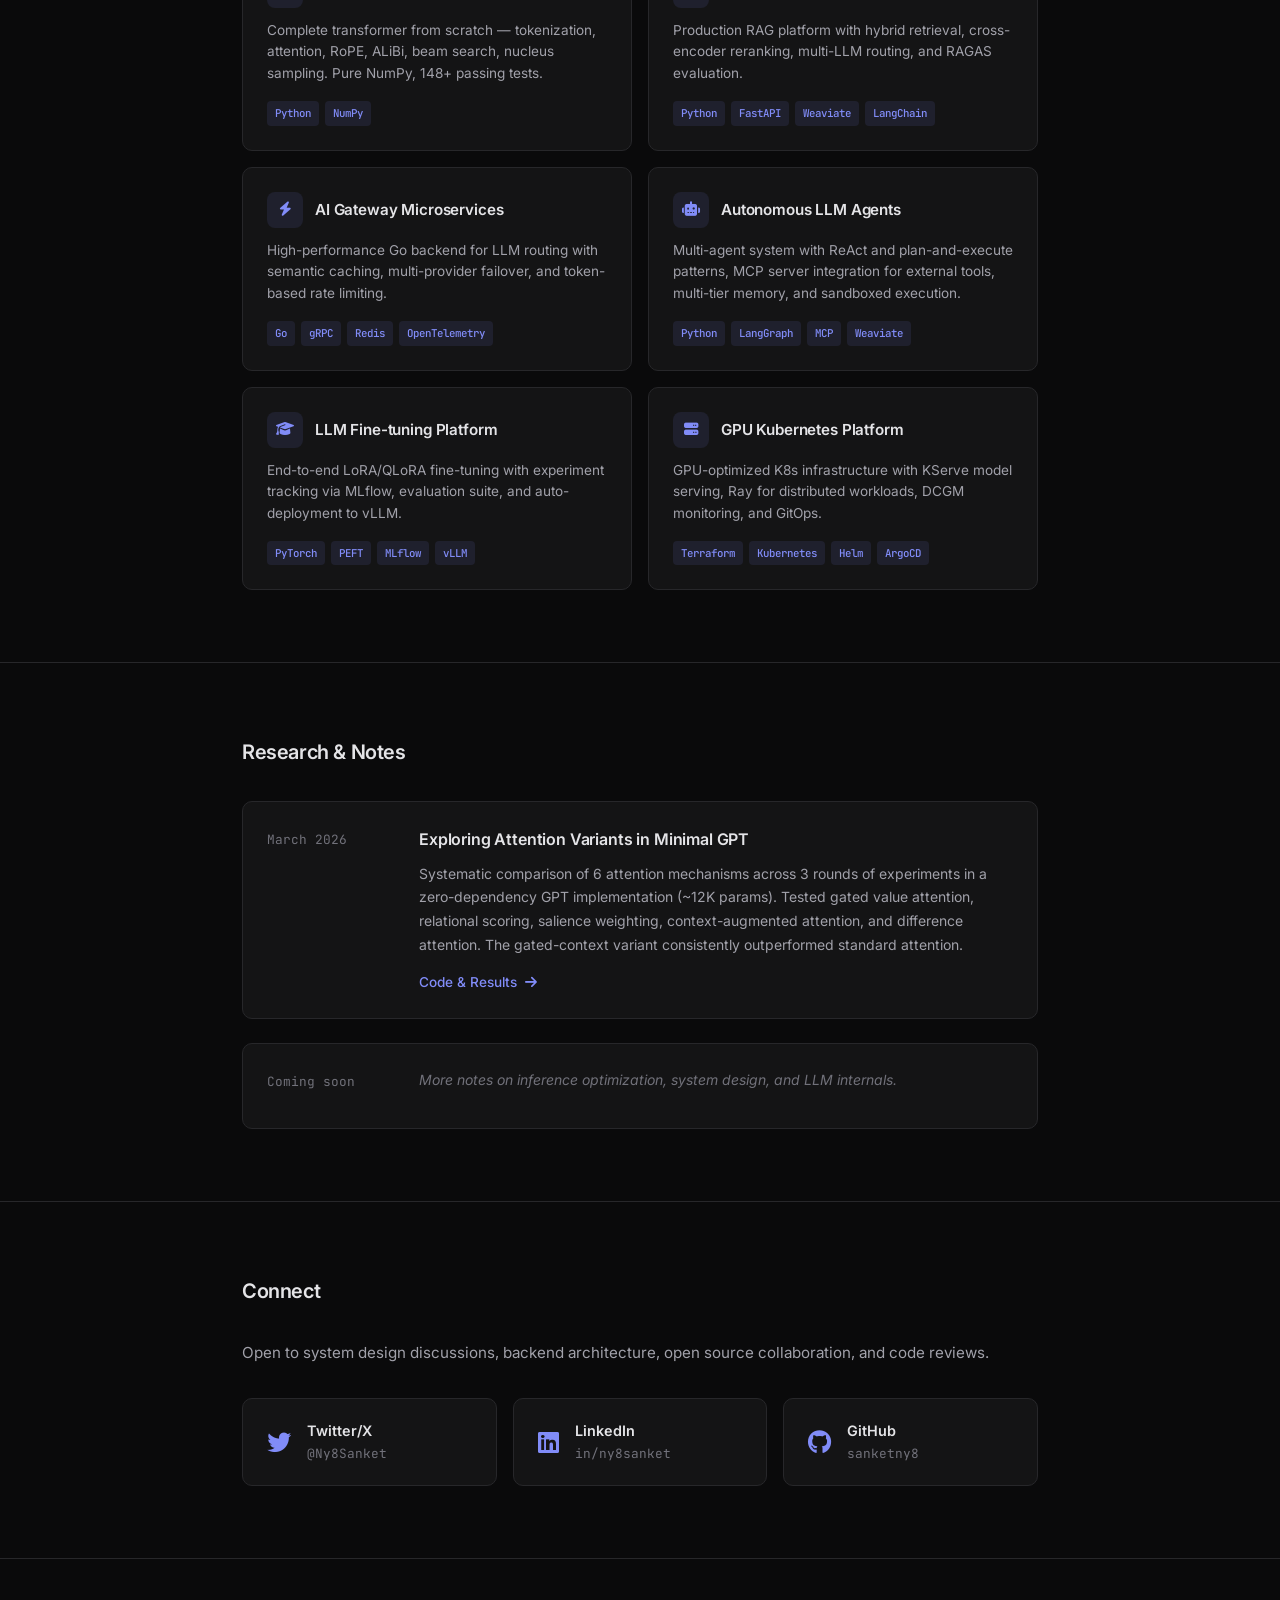
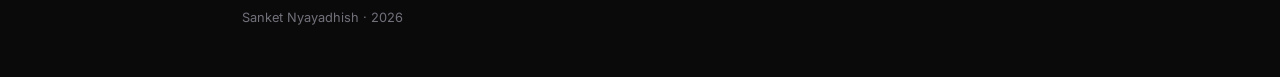
==== commit 8be19605: "Redesign site: dark minimal theme, add bookmarks page and MCP content - Rebuild with dark theme (Int" ====
--- a/index.html
+++ b/index.html
@@ -3,26 +3,26 @@
 <head>
     <meta charset="UTF-8">
     <meta name="viewport" content="width=device-width, initial-scale=1.0">
-    <meta name="description" content="Sanket Nyayadhish - Senior AI Engineer specializing in LLMs, GenAI, Backend, and Cloud Infrastructure">
+    <meta name="description" content="Sanket Nyayadhish - AI Engineer specializing in LLM inference, backend systems, and GPU infrastructure.">
     <meta name="keywords" content="AI Engineer, LLM, GenAI, Machine Learning, Backend, Cloud, Kubernetes">
     <meta name="author" content="Sanket Nyayadhish">
-    <title>Sanket Nyayadhish | Senior AI Engineer</title>
+    <title>Sanket Nyayadhish | AI Engineer</title>
     <link rel="stylesheet" href="styles.css">
     <link rel="preconnect" href="https://fonts.googleapis.com">
     <link rel="preconnect" href="https://fonts.gstatic.com" crossorigin>
-    <link href="https://fonts.googleapis.com/css2?family=Inter:wght@300;400;500;600;700;800&display=swap" rel="stylesheet">
+    <link href="https://fonts.googleapis.com/css2?family=Inter:wght@400;500;600;700&family=JetBrains+Mono:wght@400;500&display=swap" rel="stylesheet">
     <link rel="stylesheet" href="https://cdnjs.cloudflare.com/ajax/libs/font-awesome/6.4.0/css/all.min.css">
 </head>
 <body>
     <!-- Navigation -->
     <nav class="navbar" id="navbar">
         <div class="nav-container">
-            <div class="nav-logo">SN</div>
+            <a href="#" class="nav-logo">SN</a>
             <ul class="nav-menu" id="nav-menu">
-                <li><a href="#home" class="nav-link">Home</a></li>
                 <li><a href="#about" class="nav-link">About</a></li>
-                <li><a href="#skills" class="nav-link">Skills</a></li>
                 <li><a href="#projects" class="nav-link">Projects</a></li>
+                <li><a href="#research" class="nav-link">Research</a></li>
+                <li><a href="bookmarks.html" class="nav-link">Bookmarks</a></li>
                 <li><a href="#contact" class="nav-link">Contact</a></li>
             </ul>
             <div class="hamburger" id="hamburger">
@@ -35,183 +35,79 @@
 
     <!-- Hero Section -->
     <section class="hero" id="home">
-        <div class="hero-container">
-            <div class="hero-content">
-                <h1 class="hero-title">
-                    Hi, I'm <span class="highlight">Sanket Nyayadhish</span>
-                </h1>
-                <h2 class="hero-subtitle">
-                    Senior AI Engineer | LLMs × GenAI × Backend × Cloud Infrastructure
-                </h2>
-                <p class="hero-description">
-                    Building production LLM systems, scalable backends, and AI-optimized infrastructure
-                </p>
-                <div class="hero-cta">
-                    <a href="#projects" class="btn btn-primary">View My Work</a>
-                    <a href="#contact" class="btn btn-secondary">Get in Touch</a>
-                </div>
-                <div class="social-links">
-                    <a href="https://twitter.com/Ny8Sanket" target="_blank" rel="noopener" aria-label="Twitter">
-                        <i class="fab fa-twitter"></i>
-                    </a>
-                    <a href="https://linkedin.com/in/ny8sanket" target="_blank" rel="noopener" aria-label="LinkedIn">
-                        <i class="fab fa-linkedin"></i>
-                    </a>
-                    <a href="https://github.com/sanketny8" target="_blank" rel="noopener" aria-label="GitHub">
-                        <i class="fab fa-github"></i>
-                    </a>
-                </div>
-            </div>
-            <div class="hero-visual">
-                <div class="floating-card card-1">
-                    <i class="fas fa-robot"></i>
-                    <span>LLMs</span>
-                </div>
-                <div class="floating-card card-2">
-                    <i class="fas fa-brain"></i>
-                    <span>GenAI</span>
-                </div>
-                <div class="floating-card card-3">
-                    <i class="fas fa-server"></i>
-                    <span>Backend</span>
-                </div>
-                <div class="floating-card card-4">
-                    <i class="fas fa-cloud"></i>
-                    <span>Cloud</span>
-                </div>
+        <div class="container">
+            <h1 class="hero-title">Sanket Nyayadhish</h1>
+            <p class="hero-role">AI Engineer &mdash; inference, backend, infrastructure</p>
+            <p class="hero-description">
+                I build production systems for serving and orchestrating large language models &mdash;
+                from low-level transformer internals to agentic workflows with MCP,
+                distributed inference platforms, and GPU-optimized Kubernetes infrastructure.
+            </p>
+            <div class="social-links">
+                <a href="https://github.com/sanketny8" target="_blank" rel="noopener" aria-label="GitHub">
+                    <i class="fab fa-github"></i>
+                </a>
+                <a href="https://twitter.com/Ny8Sanket" target="_blank" rel="noopener" aria-label="Twitter">
+                    <i class="fab fa-twitter"></i>
+                </a>
+                <a href="https://linkedin.com/in/ny8sanket" target="_blank" rel="noopener" aria-label="LinkedIn">
+                    <i class="fab fa-linkedin"></i>
+                </a>
             </div>
         </div>
     </section>
 
     <!-- About Section -->
-    <section class="about" id="about">
-        <div class="container">
-            <h2 class="section-title">About Me</h2>
-            <div class="about-content">
+    <section class="section" id="about">
+        <div class="container">
+            <h2 class="section-title">About</h2>
+            <div class="about-grid">
                 <div class="about-text">
                     <p>
-                        I'm a senior engineer passionate about building production-grade AI systems at the 
-                        intersection of LLMs, distributed backends, and cloud-native infrastructure. My work 
-                        focuses on taking cutting-edge AI research and transforming it into reliable, scalable 
-                        systems that solve real-world problems.
+                        I work at the intersection of LLM inference systems, distributed backends, and
+                        cloud-native infrastructure. My focus is taking models from research to production &mdash;
+                        building the serving layers, orchestration pipelines, and GPU infrastructure that make
+                        LLM systems work at scale.
                     </p>
-                    <p>
-                        I believe in learning by building, sharing knowledge openly, and pushing the boundaries 
-                        of what's possible with modern AI technology.
-                    </p>
-                </div>
-                <div class="about-highlights">
-                    <div class="highlight-card">
-                        <i class="fas fa-code"></i>
-                        <h3>Production AI</h3>
-                        <p>Building scalable LLM systems that work in the real world</p>
-                    </div>
-                    <div class="highlight-card">
-                        <i class="fas fa-rocket"></i>
-                        <h3>Innovation</h3>
-                        <p>Implementing cutting-edge research in production</p>
-                    </div>
-                    <div class="highlight-card">
-                        <i class="fas fa-users"></i>
-                        <h3>Open Source</h3>
-                        <p>Contributing to and building open-source projects</p>
-                    </div>
-                </div>
-            </div>
-        </div>
-    </section>
-
-    <!-- Skills Section -->
-    <section class="skills" id="skills">
-        <div class="container">
-            <h2 class="section-title">Core Competencies</h2>
-            
+                </div>
+                <div class="about-focus">
+                    <h3>Currently working on</h3>
+                    <ul>
+                        <li>Low-latency backends for LLM and GenAI workloads</li>
+                        <li>LLM serving infrastructure (vLLM, TensorRT-LLM, KV cache optimization)</li>
+                        <li>GPU workload orchestration on Kubernetes</li>
+                        <li>Agentic AI backends with multi-agent orchestration and tool use</li>
+                        <li>MCP (Model Context Protocol) servers and tool integrations</li>
+                        <li>Observability for AI systems (latency, drift, GPU utilization)</li>
+                    </ul>
+                </div>
+            </div>
+
+            <!-- Skills -->
             <div class="skills-grid">
-                <!-- LLMs & GenAI -->
-                <div class="skill-category">
-                    <div class="skill-header">
-                        <i class="fas fa-brain"></i>
-                        <h3>LLMs & GenAI</h3>
-                    </div>
-                    <ul class="skill-list">
-                        <li><i class="fas fa-check"></i> Advanced RAG Systems</li>
-                        <li><i class="fas fa-check"></i> Fine-tuning (LoRA/QLoRA, RLHF, DPO)</li>
-                        <li><i class="fas fa-check"></i> Prompt Engineering Patterns</li>
-                        <li><i class="fas fa-check"></i> Multi-agent Orchestration</li>
-                        <li><i class="fas fa-check"></i> Vector Databases</li>
-                    </ul>
-                </div>
-
-                <!-- AI/ML Stack -->
-                <div class="skill-category">
-                    <div class="skill-header">
-                        <i class="fas fa-robot"></i>
-                        <h3>AI/ML Stack</h3>
-                    </div>
-                    <div class="tech-badges">
-                        <span class="badge">PyTorch</span>
-                        <span class="badge">Transformers</span>
-                        <span class="badge">LangChain</span>
-                        <span class="badge">vLLM</span>
-                        <span class="badge">PEFT</span>
-                        <span class="badge">TRL</span>
-                        <span class="badge">LlamaIndex</span>
-                        <span class="badge">MLflow</span>
-                    </div>
-                </div>
-
-                <!-- Backend & Services -->
-                <div class="skill-category">
-                    <div class="skill-header">
-                        <i class="fas fa-server"></i>
-                        <h3>Backend & Services</h3>
-                    </div>
-                    <ul class="skill-list">
-                        <li><i class="fas fa-check"></i> Go (Microservices, gRPC)</li>
-                        <li><i class="fas fa-check"></i> Python (FastAPI, async)</li>
-                        <li><i class="fas fa-check"></i> Event-Driven Architecture</li>
-                        <li><i class="fas fa-check"></i> REST, gRPC, GraphQL</li>
-                        <li><i class="fas fa-check"></i> Observability Tools</li>
-                    </ul>
-                </div>
-
-                <!-- Cloud & Infrastructure -->
-                <div class="skill-category">
-                    <div class="skill-header">
-                        <i class="fas fa-cloud"></i>
-                        <h3>AI Infrastructure</h3>
-                    </div>
-                    <div class="tech-badges">
-                        <span class="badge">Kubernetes</span>
-                        <span class="badge">Terraform</span>
-                        <span class="badge">Docker</span>
-                        <span class="badge">ArgoCD</span>
-                        <span class="badge">KServe</span>
-                        <span class="badge">Ray</span>
-                        <span class="badge">GPU Optimization</span>
-                    </div>
-                </div>
-            </div>
-
-            <!-- Supported Models -->
-            <div class="models-section">
-                <h3 class="subsection-title">Supported Models & Frameworks</h3>
-                <div class="models-grid">
-                    <div class="model-category">
-                        <h4>Proprietary LLMs</h4>
-                        <p>GPT-4, GPT-4 Turbo, Claude 3, Gemini Pro</p>
-                    </div>
-                    <div class="model-category">
-                        <h4>Open Source LLMs</h4>
-                        <p>Llama 3/3.1, Mistral, Phi-3, Qwen 2, Gemma 2</p>
-                    </div>
-                    <div class="model-category">
-                        <h4>Embedding Models</h4>
-                        <p>OpenAI Ada-002, Cohere, BGE, E5</p>
-                    </div>
-                    <div class="model-category">
-                        <h4>Inference Engines</h4>
-                        <p>vLLM, TGI, ONNX Runtime, Triton</p>
+                <div class="skill-group">
+                    <h3><i class="fas fa-brain"></i> AI / ML</h3>
+                    <div class="skill-tags">
+                        <span>PyTorch</span><span>Transformers</span><span>LangChain</span>
+                        <span>vLLM</span><span>PEFT</span><span>LlamaIndex</span>
+                        <span>TGI</span><span>TensorRT-LLM</span><span>MLflow</span>
+                        <span>MCP</span><span>CrewAI</span><span>LangGraph</span>
+                    </div>
+                </div>
+                <div class="skill-group">
+                    <h3><i class="fas fa-server"></i> Backend</h3>
+                    <div class="skill-tags">
+                        <span>Go</span><span>Python</span><span>FastAPI</span>
+                        <span>gRPC</span><span>Kafka</span><span>Redis</span>
+                        <span>PostgreSQL</span><span>OpenTelemetry</span>
+                    </div>
+                </div>
+                <div class="skill-group">
+                    <h3><i class="fas fa-cloud"></i> Infrastructure</h3>
+                    <div class="skill-tags">
+                        <span>Kubernetes</span><span>Terraform</span><span>Docker</span>
+                        <span>ArgoCD</span><span>KServe</span><span>Ray</span>
+                        <span>AWS</span><span>Helm</span>
                     </div>
                 </div>
             </div>
@@ -219,204 +115,144 @@
     </section>
 
     <!-- Projects Section -->
-    <section class="projects" id="projects">
-        <div class="container">
-            <h2 class="section-title">Featured Projects</h2>
-            
+    <section class="section" id="projects">
+        <div class="container">
+            <h2 class="section-title">Projects</h2>
             <div class="projects-grid">
-                <!-- Project 1: Enterprise RAG -->
-                <div class="project-card">
-                    <div class="project-icon">
-                        <i class="fas fa-search"></i>
-                    </div>
-                    <h3>Enterprise RAG System</h3>
-                    <p>Production-grade Retrieval Augmented Generation platform with advanced chunking, hybrid search, and multi-LLM support.</p>
-                    <ul class="project-features">
-                        <li>Hybrid retrieval with reranking</li>
-                        <li>Multi-LLM router (OpenAI, Anthropic, local)</li>
-                        <li>Streaming responses with citations</li>
-                        <li>RAG evaluation framework (RAGAS)</li>
-                    </ul>
-                    <div class="project-tech">
-                        <span>Python</span>
-                        <span>FastAPI</span>
-                        <span>LangChain</span>
-                        <span>Weaviate</span>
-                        <span>vLLM</span>
-                    </div>
-                    <a href="https://github.com/sanketny8/enterprise-rag-system" target="_blank" class="project-link">
-                        View Project <i class="fas fa-arrow-right"></i>
-                    </a>
-                </div>
-
-                <!-- Project 2: Autonomous Agents -->
-                <div class="project-card">
-                    <div class="project-icon">
-                        <i class="fas fa-robot"></i>
-                    </div>
-                    <h3>Autonomous LLM Agents</h3>
-                    <p>Multi-agent system demonstrating agentic AI patterns with tool use, planning, memory, and orchestration.</p>
-                    <ul class="project-features">
-                        <li>ReAct pattern with self-reflection</li>
-                        <li>Dynamic tool registry</li>
-                        <li>Multi-tier memory system</li>
-                        <li>Sandboxed execution environment</li>
-                    </ul>
-                    <div class="project-tech">
-                        <span>Python</span>
-                        <span>LangGraph</span>
-                        <span>GPT-4</span>
-                        <span>Claude</span>
-                        <span>Weaviate</span>
-                    </div>
-                    <a href="https://github.com/sanketny8/autonomous-llm-agents" target="_blank" class="project-link">
-                        View Project <i class="fas fa-arrow-right"></i>
-                    </a>
-                </div>
-
-                <!-- Project 3: Fine-tuning Platform -->
-                <div class="project-card">
-                    <div class="project-icon">
-                        <i class="fas fa-graduation-cap"></i>
-                    </div>
-                    <h3>LLM Fine-tuning Platform</h3>
-                    <p>End-to-end platform for fine-tuning open-source LLMs with experiment tracking, evaluation, and deployment.</p>
-                    <ul class="project-features">
-                        <li>LoRA/QLoRA for Llama 3, Mistral, Phi</li>
-                        <li>Comprehensive evaluation suite</li>
-                        <li>MLflow + W&B tracking</li>
-                        <li>Automatic deployment to vLLM</li>
-                    </ul>
-                    <div class="project-tech">
-                        <span>PyTorch</span>
-                        <span>Transformers</span>
-                        <span>PEFT</span>
-                        <span>MLflow</span>
-                        <span>vLLM</span>
-                    </div>
-                    <a href="https://github.com/sanketny8/llm-finetuning-platform" target="_blank" class="project-link">
-                        View Project <i class="fas fa-arrow-right"></i>
-                    </a>
-                </div>
-
-                <!-- Project 4: AI Gateway -->
-                <div class="project-card">
-                    <div class="project-icon">
-                        <i class="fas fa-bolt"></i>
-                    </div>
-                    <h3>AI Gateway Microservices</h3>
-                    <p>High-performance Go backend for LLM service routing, request management, and observability.</p>
-                    <ul class="project-features">
-                        <li>Multi-provider routing with failover</li>
-                        <li>Semantic caching for cost reduction</li>
-                        <li>Token-based rate limiting</li>
-                        <li>Sub-10ms p99 latency</li>
-                    </ul>
-                    <div class="project-tech">
-                        <span>Go</span>
-                        <span>gRPC</span>
-                        <span>Redis</span>
-                        <span>PostgreSQL</span>
-                        <span>Prometheus</span>
-                    </div>
-                    <a href="https://github.com/sanketny8/ai-gateway-microservices" target="_blank" class="project-link">
-                        View Project <i class="fas fa-arrow-right"></i>
-                    </a>
-                </div>
-
-                <!-- Project 5: GPU K8s Platform -->
-                <div class="project-card">
-                    <div class="project-icon">
-                        <i class="fas fa-server"></i>
-                    </div>
-                    <h3>GPU Kubernetes Platform</h3>
-                    <p>Production Kubernetes infrastructure optimized for GPU workloads and model serving with GitOps.</p>
-                    <ul class="project-features">
-                        <li>GPU node pools (T4, A10G, A100)</li>
-                        <li>KServe + vLLM operator</li>
-                        <li>Ray for distributed training</li>
-                        <li>GitOps with ArgoCD</li>
-                    </ul>
-                    <div class="project-tech">
-                        <span>Terraform</span>
-                        <span>Kubernetes</span>
-                        <span>Helm</span>
-                        <span>ArgoCD</span>
-                        <span>KServe</span>
-                    </div>
-                    <a href="https://github.com/sanketny8/gpu-kubernetes-platform" target="_blank" class="project-link">
-                        View Project <i class="fas fa-arrow-right"></i>
-                    </a>
-                </div>
-            </div>
-        </div>
-    </section>
-
-    <!-- Current Focus Section -->
-    <section class="focus">
-        <div class="container">
-            <h2 class="section-title">Current Focus</h2>
-            <div class="focus-grid">
-                <div class="focus-item">
-                    <i class="fas fa-users-cog"></i>
-                    <p>Building agentic workflows with multi-agent collaboration</p>
-                </div>
-                <div class="focus-item">
-                    <i class="fas fa-tachometer-alt"></i>
-                    <p>Optimizing RAG systems for production (latency, cost, quality)</p>
-                </div>
-                <div class="focus-item">
-                    <i class="fas fa-balance-scale"></i>
-                    <p>Exploring RLHF and DPO for LLM alignment</p>
-                </div>
-                <div class="focus-item">
-                    <i class="fas fa-microchip"></i>
-                    <p>GPU cost optimization strategies for model serving</p>
-                </div>
-                <div class="focus-item">
-                    <i class="fas fa-shield-alt"></i>
-                    <p>Responsible AI practices and bias mitigation</p>
+
+                <a href="https://github.com/sanketny8/llm-engineering-fundamentals" target="_blank" rel="noopener" class="project-card">
+                    <div class="project-header">
+                        <div class="project-icon"><i class="fas fa-microchip"></i></div>
+                        <h3>LLM Engineering Fundamentals</h3>
+                    </div>
+                    <p>Complete transformer from scratch &mdash; tokenization, attention, RoPE, ALiBi, beam search, nucleus sampling. Pure NumPy, 148+ passing tests.</p>
+                    <div class="project-tech">
+                        <span>Python</span><span>NumPy</span>
+                    </div>
+                </a>
+
+                <a href="https://github.com/sanketny8/enterprise-rag-system" target="_blank" rel="noopener" class="project-card">
+                    <div class="project-header">
+                        <div class="project-icon"><i class="fas fa-search"></i></div>
+                        <h3>Enterprise RAG System</h3>
+                    </div>
+                    <p>Production RAG platform with hybrid retrieval, cross-encoder reranking, multi-LLM routing, and RAGAS evaluation.</p>
+                    <div class="project-tech">
+                        <span>Python</span><span>FastAPI</span><span>Weaviate</span><span>LangChain</span>
+                    </div>
+                </a>
+
+                <a href="https://github.com/sanketny8/ai-gateway-microservices" target="_blank" rel="noopener" class="project-card">
+                    <div class="project-header">
+                        <div class="project-icon"><i class="fas fa-bolt"></i></div>
+                        <h3>AI Gateway Microservices</h3>
+                    </div>
+                    <p>High-performance Go backend for LLM routing with semantic caching, multi-provider failover, and token-based rate limiting.</p>
+                    <div class="project-tech">
+                        <span>Go</span><span>gRPC</span><span>Redis</span><span>OpenTelemetry</span>
+                    </div>
+                </a>
+
+                <a href="https://github.com/sanketny8/autonomous-llm-agents" target="_blank" rel="noopener" class="project-card">
+                    <div class="project-header">
+                        <div class="project-icon"><i class="fas fa-robot"></i></div>
+                        <h3>Autonomous LLM Agents</h3>
+                    </div>
+                    <p>Multi-agent system with ReAct and plan-and-execute patterns, MCP server integration for external tools, multi-tier memory, and sandboxed execution.</p>
+                    <div class="project-tech">
+                        <span>Python</span><span>LangGraph</span><span>MCP</span><span>Weaviate</span>
+                    </div>
+                </a>
+
+                <a href="https://github.com/sanketny8/llm-finetuning-platform" target="_blank" rel="noopener" class="project-card">
+                    <div class="project-header">
+                        <div class="project-icon"><i class="fas fa-graduation-cap"></i></div>
+                        <h3>LLM Fine-tuning Platform</h3>
+                    </div>
+                    <p>End-to-end LoRA/QLoRA fine-tuning with experiment tracking via MLflow, evaluation suite, and auto-deployment to vLLM.</p>
+                    <div class="project-tech">
+                        <span>PyTorch</span><span>PEFT</span><span>MLflow</span><span>vLLM</span>
+                    </div>
+                </a>
+
+                <a href="https://github.com/sanketny8/gpu-kubernetes-platform" target="_blank" rel="noopener" class="project-card">
+                    <div class="project-header">
+                        <div class="project-icon"><i class="fas fa-server"></i></div>
+                        <h3>GPU Kubernetes Platform</h3>
+                    </div>
+                    <p>GPU-optimized K8s infrastructure with KServe model serving, Ray for distributed workloads, DCGM monitoring, and GitOps.</p>
+                    <div class="project-tech">
+                        <span>Terraform</span><span>Kubernetes</span><span>Helm</span><span>ArgoCD</span>
+                    </div>
+                </a>
+
+            </div>
+        </div>
+    </section>
+
+    <!-- Research Section -->
+    <section class="section" id="research">
+        <div class="container">
+            <h2 class="section-title">Research & Notes</h2>
+            <div class="notes-list">
+                <div class="note-item">
+                    <div class="note-meta">
+                        <time>March 2026</time>
+                    </div>
+                    <div class="note-content">
+                        <h3>Exploring Attention Variants in Minimal GPT</h3>
+                        <p>
+                            Systematic comparison of 6 attention mechanisms across 3 rounds of experiments
+                            in a zero-dependency GPT implementation (~12K params). Tested gated value attention,
+                            relational scoring, salience weighting, context-augmented attention, and difference attention.
+                            The gated-context variant consistently outperformed standard attention.
+                        </p>
+                        <a href="https://github.com/sanketny8/MyProfile" target="_blank" rel="noopener" class="note-link">
+                            Code & Results <i class="fas fa-arrow-right"></i>
+                        </a>
+                    </div>
+                </div>
+                <div class="note-item note-placeholder">
+                    <div class="note-meta">
+                        <time>Coming soon</time>
+                    </div>
+                    <div class="note-content">
+                        <p class="muted">More notes on inference optimization, system design, and LLM internals.</p>
+                    </div>
                 </div>
             </div>
         </div>
     </section>
 
     <!-- Contact Section -->
-    <section class="contact" id="contact">
-        <div class="container">
-            <h2 class="section-title">Let's Connect!</h2>
+    <section class="section" id="contact">
+        <div class="container">
+            <h2 class="section-title">Connect</h2>
             <p class="contact-subtitle">
-                I'm always interested in connecting with fellow engineers, researchers, and builders in the AI space.
+                Open to system design discussions, backend architecture, open source collaboration, and code reviews.
             </p>
-            
             <div class="contact-grid">
-                <a href="https://twitter.com/Ny8Sanket" target="_blank" class="contact-card">
+                <a href="https://twitter.com/Ny8Sanket" target="_blank" rel="noopener" class="contact-card">
                     <i class="fab fa-twitter"></i>
-                    <h3>Twitter/X</h3>
-                    <p>@Ny8Sanket</p>
-                </a>
-                
-                <a href="https://linkedin.com/in/ny8sanket" target="_blank" class="contact-card">
+                    <div>
+                        <h3>Twitter/X</h3>
+                        <p>@Ny8Sanket</p>
+                    </div>
+                </a>
+                <a href="https://linkedin.com/in/ny8sanket" target="_blank" rel="noopener" class="contact-card">
                     <i class="fab fa-linkedin"></i>
-                    <h3>LinkedIn</h3>
-                    <p>in/ny8sanket</p>
-                </a>
-                
-                <a href="https://github.com/sanketny8" target="_blank" class="contact-card">
+                    <div>
+                        <h3>LinkedIn</h3>
+                        <p>in/ny8sanket</p>
+                    </div>
+                </a>
+                <a href="https://github.com/sanketny8" target="_blank" rel="noopener" class="contact-card">
                     <i class="fab fa-github"></i>
-                    <h3>GitHub</h3>
-                    <p>@sanketny8</p>
-                </a>
-            </div>
-
-            <div class="contact-topics">
-                <p><strong>Open to:</strong></p>
-                <div class="topics">
-                    <span>Collaboration</span>
-                    <span>Technical Discussions</span>
-                    <span>Mentorship</span>
-                    <span>Open Source</span>
-                </div>
+                    <div>
+                        <h3>GitHub</h3>
+                        <p>sanketny8</p>
+                    </div>
+                </a>
             </div>
         </div>
     </section>
@@ -424,12 +260,10 @@
     <!-- Footer -->
     <footer class="footer">
         <div class="container">
-            <p class="footer-quote">"Building the future of AI, one system at a time"</p>
-            <p class="footer-copyright">⭐️ From <a href="https://github.com/sanketny8" target="_blank">sanketny8</a></p>
+            <p>Sanket Nyayadhish &middot; 2026</p>
         </div>
     </footer>
 
     <script src="script.js"></script>
 </body>
 </html>
-
--- a/styles.css
+++ b/styles.css
@@ -1,26 +1,25 @@
-/* ===== CSS VARIABLES ===== */
+/* ===== Variables ===== */
 :root {
-    --primary-color: #6366f1;
-    --primary-dark: #4f46e5;
-    --secondary-color: #8b5cf6;
-    --accent-color: #ec4899;
-    --text-primary: #1f2937;
-    --text-secondary: #6b7280;
-    --text-light: #9ca3af;
-    --bg-primary: #ffffff;
-    --bg-secondary: #f9fafb;
-    --bg-dark: #111827;
-    --border-color: #e5e7eb;
-    --shadow-sm: 0 1px 2px 0 rgba(0, 0, 0, 0.05);
-    --shadow-md: 0 4px 6px -1px rgba(0, 0, 0, 0.1);
-    --shadow-lg: 0 10px 15px -3px rgba(0, 0, 0, 0.1);
-    --shadow-xl: 0 20px 25px -5px rgba(0, 0, 0, 0.1);
-    --transition: all 0.3s cubic-bezier(0.4, 0, 0.2, 1);
-    --border-radius: 12px;
-}
-
-/* ===== RESET & BASE ===== */
-* {
+    --bg: #0a0a0b;
+    --bg-surface: #141415;
+    --bg-hover: #1c1c1e;
+    --text: #e4e4e7;
+    --text-secondary: #a1a1aa;
+    --text-muted: #71717a;
+    --accent: #818cf8;
+    --accent-dim: rgba(129, 140, 248, 0.1);
+    --accent-hover: rgba(129, 140, 248, 0.15);
+    --border: #27272a;
+    --border-hover: #3f3f46;
+    --font-sans: 'Inter', -apple-system, BlinkMacSystemFont, 'Segoe UI', sans-serif;
+    --font-mono: 'JetBrains Mono', 'SF Mono', 'Fira Code', monospace;
+    --max-width: 860px;
+    --transition: 200ms ease;
+    --radius: 10px;
+}
+
+/* ===== Reset ===== */
+*, *::before, *::after {
     margin: 0;
     padding: 0;
     box-sizing: border-box;
@@ -28,867 +27,600 @@
 
 html {
     scroll-behavior: smooth;
-    font-size: 16px;
+    -webkit-font-smoothing: antialiased;
+    -moz-osx-font-smoothing: grayscale;
 }
 
 body {
-    font-family: 'Inter', -apple-system, BlinkMacSystemFont, 'Segoe UI', Roboto, sans-serif;
-    color: var(--text-primary);
-    background-color: var(--bg-primary);
-    line-height: 1.6;
+    font-family: var(--font-sans);
+    background: var(--bg);
+    color: var(--text);
+    line-height: 1.7;
+    font-size: 15px;
     overflow-x: hidden;
 }
 
-/* ===== TYPOGRAPHY ===== */
-h1, h2, h3, h4, h5, h6 {
-    font-weight: 700;
-    line-height: 1.2;
-    color: var(--text-primary);
-}
-
-p {
-    margin-bottom: 1rem;
-    color: var(--text-secondary);
-}
-
 a {
+    color: var(--accent);
     text-decoration: none;
-    color: inherit;
-    transition: var(--transition);
-}
-
-/* ===== UTILITIES ===== */
+    transition: color var(--transition);
+}
+
+a:hover {
+    color: var(--text);
+}
+
+ul { list-style: none; }
+
+/* ===== Layout ===== */
 .container {
-    max-width: 1200px;
+    max-width: var(--max-width);
     margin: 0 auto;
     padding: 0 2rem;
 }
 
-.section-title {
-    font-size: 2.5rem;
-    text-align: center;
-    margin-bottom: 3rem;
-    position: relative;
-    display: inline-block;
-    left: 50%;
-    transform: translateX(-50%);
-}
-
-.section-title::after {
-    content: '';
-    position: absolute;
-    bottom: -10px;
-    left: 50%;
-    transform: translateX(-50%);
-    width: 60px;
-    height: 4px;
-    background: linear-gradient(90deg, var(--primary-color), var(--secondary-color));
-    border-radius: 2px;
-}
-
-/* ===== BUTTONS ===== */
-.btn {
-    display: inline-block;
-    padding: 0.875rem 2rem;
-    border-radius: var(--border-radius);
-    font-weight: 600;
-    font-size: 1rem;
-    transition: var(--transition);
-    cursor: pointer;
-    border: 2px solid transparent;
-}
-
-.btn-primary {
-    background: linear-gradient(135deg, var(--primary-color), var(--secondary-color));
-    color: white;
-}
-
-.btn-primary:hover {
-    transform: translateY(-2px);
-    box-shadow: var(--shadow-lg);
-}
-
-.btn-secondary {
-    background: transparent;
-    color: var(--primary-color);
-    border-color: var(--primary-color);
-}
-
-.btn-secondary:hover {
-    background: var(--primary-color);
-    color: white;
-}
-
-/* ===== NAVIGATION ===== */
+/* ===== Navigation ===== */
 .navbar {
     position: fixed;
     top: 0;
     width: 100%;
-    background: rgba(255, 255, 255, 0.95);
-    backdrop-filter: blur(10px);
-    box-shadow: var(--shadow-sm);
+    background: rgba(10, 10, 11, 0.8);
+    backdrop-filter: blur(16px);
+    -webkit-backdrop-filter: blur(16px);
+    border-bottom: 1px solid var(--border);
     z-index: 1000;
     transition: var(--transition);
 }
 
-.navbar.scrolled {
-    box-shadow: var(--shadow-md);
-}
-
 .nav-container {
-    max-width: 1200px;
+    max-width: var(--max-width);
     margin: 0 auto;
-    padding: 1rem 2rem;
+    padding: 0.875rem 2rem;
     display: flex;
     justify-content: space-between;
     align-items: center;
 }
 
 .nav-logo {
-    font-size: 1.5rem;
-    font-weight: 800;
-    background: linear-gradient(135deg, var(--primary-color), var(--secondary-color));
-    -webkit-background-clip: text;
-    -webkit-text-fill-color: transparent;
-    background-clip: text;
-}
+    font-family: var(--font-mono);
+    font-weight: 600;
+    font-size: 1.1rem;
+    color: var(--text);
+    letter-spacing: -0.02em;
+}
+
+.nav-logo:hover { color: var(--accent); }
 
 .nav-menu {
     display: flex;
-    list-style: none;
-    gap: 2rem;
+    gap: 1.75rem;
 }
 
 .nav-link {
-    color: var(--text-primary);
+    font-size: 0.875rem;
+    color: var(--text-secondary);
     font-weight: 500;
+    transition: color var(--transition);
     position: relative;
 }
+
+.nav-link:hover { color: var(--text); }
 
 .nav-link::after {
     content: '';
     position: absolute;
-    bottom: -5px;
+    bottom: -4px;
     left: 0;
     width: 0;
-    height: 2px;
-    background: var(--primary-color);
-    transition: var(--transition);
-}
-
-.nav-link:hover::after {
-    width: 100%;
-}
+    height: 1.5px;
+    background: var(--accent);
+    transition: width var(--transition);
+}
+
+.nav-link:hover::after { width: 100%; }
 
 .hamburger {
     display: none;
     flex-direction: column;
     gap: 5px;
     cursor: pointer;
+    background: none;
+    border: none;
+    padding: 4px;
 }
 
 .hamburger span {
-    width: 25px;
-    height: 3px;
-    background: var(--text-primary);
+    width: 22px;
+    height: 2px;
+    background: var(--text-secondary);
     transition: var(--transition);
-    border-radius: 3px;
-}
-
-/* ===== HERO SECTION ===== */
+    border-radius: 2px;
+}
+
+/* ===== Hero Section ===== */
 .hero {
-    min-height: 100vh;
-    display: flex;
-    align-items: center;
-    padding-top: 80px;
-    background: linear-gradient(135deg, #667eea 0%, #764ba2 100%);
-    position: relative;
-    overflow: hidden;
-}
-
-.hero::before {
-    content: '';
-    position: absolute;
-    top: 0;
-    left: 0;
-    right: 0;
-    bottom: 0;
-    background: 
-        radial-gradient(circle at 20% 50%, rgba(99, 102, 241, 0.1) 0%, transparent 50%),
-        radial-gradient(circle at 80% 80%, rgba(139, 92, 246, 0.1) 0%, transparent 50%);
-}
-
-.hero-container {
-    max-width: 1200px;
-    margin: 0 auto;
-    padding: 0 2rem;
-    display: grid;
-    grid-template-columns: 1fr 1fr;
-    gap: 4rem;
-    align-items: center;
-    position: relative;
-    z-index: 1;
+    padding: 9rem 0 5rem;
+    border-bottom: 1px solid var(--border);
 }
 
 .hero-title {
-    font-size: 3.5rem;
-    margin-bottom: 1rem;
-    color: white;
-}
-
-.highlight {
-    background: linear-gradient(135deg, #fbbf24, #f59e0b);
-    -webkit-background-clip: text;
-    -webkit-text-fill-color: transparent;
-    background-clip: text;
-}
-
-.hero-subtitle {
-    font-size: 1.5rem;
-    font-weight: 600;
-    margin-bottom: 1rem;
-    color: rgba(255, 255, 255, 0.95);
+    font-size: 2.75rem;
+    font-weight: 700;
+    letter-spacing: -0.04em;
+    line-height: 1.15;
+    margin-bottom: 0.5rem;
+    color: var(--text);
+}
+
+.hero-role {
+    font-family: var(--font-mono);
+    font-size: 0.95rem;
+    color: var(--accent);
+    margin-bottom: 1.5rem;
+    letter-spacing: -0.01em;
 }
 
 .hero-description {
-    font-size: 1.125rem;
+    color: var(--text-secondary);
+    font-size: 1.05rem;
+    line-height: 1.8;
+    max-width: 600px;
     margin-bottom: 2rem;
-    color: rgba(255, 255, 255, 0.8);
-}
-
-.hero-cta {
-    display: flex;
-    gap: 1rem;
-    margin-bottom: 2rem;
 }
 
 .social-links {
     display: flex;
-    gap: 1rem;
+    gap: 0.75rem;
 }
 
 .social-links a {
-    width: 48px;
-    height: 48px;
+    width: 42px;
+    height: 42px;
     display: flex;
     align-items: center;
     justify-content: center;
-    background: rgba(255, 255, 255, 0.1);
+    background: var(--bg-surface);
+    border: 1px solid var(--border);
     border-radius: 50%;
-    color: white;
+    color: var(--text-secondary);
+    font-size: 1.1rem;
+    transition: all var(--transition);
+}
+
+.social-links a:hover {
+    color: var(--accent);
+    border-color: var(--accent);
+    background: var(--accent-dim);
+    transform: translateY(-2px);
+}
+
+/* ===== Sections ===== */
+.section {
+    padding: 4.5rem 0;
+    border-bottom: 1px solid var(--border);
+}
+
+.section-title {
     font-size: 1.25rem;
-    transition: var(--transition);
-    backdrop-filter: blur(10px);
-}
-
-.social-links a:hover {
-    background: rgba(255, 255, 255, 0.2);
-    transform: translateY(-3px);
-}
-
-/* Floating Cards Animation */
-.hero-visual {
-    position: relative;
-    height: 400px;
-}
-
-.floating-card {
-    position: absolute;
-    background: rgba(255, 255, 255, 0.1);
-    backdrop-filter: blur(10px);
-    border: 1px solid rgba(255, 255, 255, 0.2);
-    border-radius: var(--border-radius);
-    padding: 1.5rem;
-    display: flex;
-    flex-direction: column;
-    align-items: center;
-    gap: 0.5rem;
-    color: white;
-    animation: float 6s ease-in-out infinite;
-}
-
-.floating-card i {
-    font-size: 2rem;
-}
-
-.floating-card span {
-    font-weight: 600;
-}
-
-.card-1 {
-    top: 10%;
-    left: 10%;
-    animation-delay: 0s;
-}
-
-.card-2 {
-    top: 40%;
-    right: 10%;
-    animation-delay: 1.5s;
-}
-
-.card-3 {
-    bottom: 30%;
-    left: 20%;
-    animation-delay: 3s;
-}
-
-.card-4 {
-    bottom: 10%;
-    right: 20%;
-    animation-delay: 4.5s;
-}
-
-@keyframes float {
-    0%, 100% {
-        transform: translateY(0);
-    }
-    50% {
-        transform: translateY(-20px);
-    }
-}
-
-/* ===== ABOUT SECTION ===== */
-.about {
-    padding: 6rem 0;
-    background: var(--bg-secondary);
-}
-
-.about-content {
+    font-weight: 600;
+    margin-bottom: 2rem;
+    letter-spacing: -0.02em;
+    color: var(--text);
+}
+
+/* ===== About Section ===== */
+.about-grid {
     display: grid;
     grid-template-columns: 1fr 1fr;
     gap: 3rem;
-    align-items: start;
-}
-
-.about-text {
-    font-size: 1.125rem;
-}
-
-.about-highlights {
-    display: flex;
-    flex-direction: column;
-    gap: 1.5rem;
-}
-
-.highlight-card {
-    background: white;
-    padding: 1.5rem;
-    border-radius: var(--border-radius);
-    box-shadow: var(--shadow-md);
-    transition: var(--transition);
-}
-
-.highlight-card:hover {
-    transform: translateY(-5px);
-    box-shadow: var(--shadow-lg);
-}
-
-.highlight-card i {
-    font-size: 2rem;
-    color: var(--primary-color);
-    margin-bottom: 0.5rem;
-}
-
-.highlight-card h3 {
-    font-size: 1.25rem;
-    margin-bottom: 0.5rem;
-}
-
-.highlight-card p {
-    color: var(--text-secondary);
-    font-size: 0.95rem;
-    margin: 0;
-}
-
-/* ===== SKILLS SECTION ===== */
-.skills {
-    padding: 6rem 0;
-    background: white;
-}
-
+    margin-bottom: 3rem;
+}
+
+.about-text p {
+    color: var(--text-secondary);
+    font-size: 1rem;
+    line-height: 1.8;
+}
+
+.about-focus h3 {
+    font-size: 0.9rem;
+    font-weight: 600;
+    color: var(--text);
+    margin-bottom: 0.75rem;
+    text-transform: uppercase;
+    letter-spacing: 0.05em;
+}
+
+.about-focus ul {
+    list-style: none;
+}
+
+.about-focus li {
+    padding: 0.35rem 0;
+    color: var(--text-secondary);
+    font-size: 0.9rem;
+    position: relative;
+    padding-left: 1rem;
+}
+
+.about-focus li::before {
+    content: '';
+    position: absolute;
+    left: 0;
+    top: 0.75rem;
+    width: 4px;
+    height: 4px;
+    background: var(--accent);
+    border-radius: 50%;
+}
+
+/* ===== Skills ===== */
 .skills-grid {
     display: grid;
+    grid-template-columns: repeat(3, 1fr);
+    gap: 1.5rem;
+}
+
+.skill-group {
+    background: var(--bg-surface);
+    border: 1px solid var(--border);
+    border-radius: var(--radius);
+    padding: 1.5rem;
+}
+
+.skill-group h3 {
+    font-size: 0.85rem;
+    font-weight: 600;
+    margin-bottom: 1rem;
+    color: var(--text);
+}
+
+.skill-group h3 i {
+    color: var(--accent);
+    margin-right: 0.5rem;
+    font-size: 0.85rem;
+}
+
+.skill-tags {
+    display: flex;
+    flex-wrap: wrap;
+    gap: 0.375rem;
+}
+
+.skill-tags span {
+    font-family: var(--font-mono);
+    font-size: 0.7rem;
+    padding: 0.25rem 0.6rem;
+    background: var(--accent-dim);
+    color: var(--accent);
+    border-radius: 4px;
+    font-weight: 500;
+}
+
+/* ===== Projects ===== */
+.projects-grid {
+    display: grid;
     grid-template-columns: repeat(2, 1fr);
-    gap: 2rem;
-    margin-bottom: 4rem;
-}
-
-.skill-category {
-    background: var(--bg-secondary);
-    padding: 2rem;
-    border-radius: var(--border-radius);
-    border: 2px solid transparent;
-    transition: var(--transition);
-}
-
-.skill-category:hover {
-    border-color: var(--primary-color);
-    box-shadow: var(--shadow-lg);
-}
-
-.skill-header {
-    display: flex;
-    align-items: center;
     gap: 1rem;
-    margin-bottom: 1.5rem;
-}
-
-.skill-header i {
-    font-size: 2rem;
-    color: var(--primary-color);
-}
-
-.skill-header h3 {
-    font-size: 1.5rem;
-}
-
-.skill-list {
-    list-style: none;
-}
-
-.skill-list li {
-    padding: 0.5rem 0;
+}
+
+.project-card {
+    display: block;
+    padding: 1.5rem;
+    background: var(--bg-surface);
+    border: 1px solid var(--border);
+    border-radius: var(--radius);
+    transition: all var(--transition);
+    color: var(--text);
+}
+
+.project-card:hover {
+    background: var(--bg-hover);
+    border-color: var(--border-hover);
+    color: var(--text);
+    transform: translateY(-2px);
+}
+
+.project-header {
     display: flex;
     align-items: center;
     gap: 0.75rem;
-    color: var(--text-secondary);
-}
-
-.skill-list i {
-    color: var(--primary-color);
-    font-size: 0.875rem;
-}
-
-.tech-badges {
-    display: flex;
-    flex-wrap: wrap;
-    gap: 0.75rem;
-}
-
-.badge {
-    display: inline-block;
-    padding: 0.5rem 1rem;
-    background: white;
-    border: 2px solid var(--border-color);
-    border-radius: 20px;
-    font-size: 0.875rem;
-    font-weight: 600;
-    color: var(--text-primary);
-    transition: var(--transition);
-}
-
-.badge:hover {
-    border-color: var(--primary-color);
-    background: var(--primary-color);
-    color: white;
-}
-
-.models-section {
-    background: var(--bg-secondary);
-    padding: 3rem;
-    border-radius: var(--border-radius);
-}
-
-.subsection-title {
-    font-size: 1.75rem;
-    text-align: center;
-    margin-bottom: 2rem;
-}
-
-.models-grid {
-    display: grid;
-    grid-template-columns: repeat(2, 1fr);
-    gap: 2rem;
-}
-
-.model-category {
-    background: white;
-    padding: 1.5rem;
-    border-radius: var(--border-radius);
-    box-shadow: var(--shadow-sm);
-}
-
-.model-category h4 {
-    color: var(--primary-color);
-    margin-bottom: 0.5rem;
-    font-size: 1.125rem;
-}
-
-.model-category p {
-    margin: 0;
-    font-size: 0.95rem;
-}
-
-/* ===== PROJECTS SECTION ===== */
-.projects {
-    padding: 6rem 0;
-    background: var(--bg-secondary);
-}
-
-.projects-grid {
-    display: grid;
-    grid-template-columns: repeat(auto-fit, minmax(350px, 1fr));
-    gap: 2rem;
-}
-
-.project-card {
-    background: white;
-    padding: 2rem;
-    border-radius: var(--border-radius);
-    box-shadow: var(--shadow-md);
-    transition: var(--transition);
-    display: flex;
-    flex-direction: column;
-}
-
-.project-card:hover {
-    transform: translateY(-10px);
-    box-shadow: var(--shadow-xl);
+    margin-bottom: 0.75rem;
 }
 
 .project-icon {
-    width: 64px;
-    height: 64px;
-    background: linear-gradient(135deg, var(--primary-color), var(--secondary-color));
-    border-radius: var(--border-radius);
+    width: 36px;
+    height: 36px;
+    background: var(--accent-dim);
+    border-radius: 8px;
     display: flex;
     align-items: center;
     justify-content: center;
-    margin-bottom: 1.5rem;
+    flex-shrink: 0;
 }
 
 .project-icon i {
-    font-size: 1.75rem;
-    color: white;
+    font-size: 0.9rem;
+    color: var(--accent);
 }
 
 .project-card h3 {
-    font-size: 1.5rem;
+    font-size: 0.95rem;
+    font-weight: 600;
+    letter-spacing: -0.01em;
+}
+
+.project-card p {
+    font-size: 0.85rem;
+    color: var(--text-secondary);
+    line-height: 1.6;
     margin-bottom: 1rem;
 }
 
-.project-card > p {
-    margin-bottom: 1.5rem;
-    flex-grow: 1;
-}
-
-.project-features {
-    list-style: none;
-    margin-bottom: 1.5rem;
-}
-
-.project-features li {
-    padding: 0.5rem 0;
-    color: var(--text-secondary);
-    font-size: 0.95rem;
-}
-
-.project-features li::before {
-    content: '✓';
-    color: var(--primary-color);
-    font-weight: bold;
-    margin-right: 0.5rem;
-}
-
 .project-tech {
     display: flex;
     flex-wrap: wrap;
-    gap: 0.5rem;
-    margin-bottom: 1.5rem;
-    padding-top: 1rem;
-    border-top: 1px solid var(--border-color);
+    gap: 0.375rem;
 }
 
 .project-tech span {
-    padding: 0.375rem 0.75rem;
-    background: var(--bg-secondary);
-    border-radius: 6px;
-    font-size: 0.813rem;
-    font-weight: 600;
-    color: var(--primary-color);
-}
-
-.project-link {
+    font-family: var(--font-mono);
+    font-size: 0.675rem;
+    padding: 0.2rem 0.5rem;
+    background: var(--accent-dim);
+    color: var(--accent);
+    border-radius: 4px;
+    font-weight: 500;
+}
+
+/* ===== Research / Notes ===== */
+.notes-list {
+    display: grid;
+    gap: 1.5rem;
+}
+
+.note-item {
+    display: grid;
+    grid-template-columns: 120px 1fr;
+    gap: 2rem;
+    padding: 1.5rem;
+    background: var(--bg-surface);
+    border: 1px solid var(--border);
+    border-radius: var(--radius);
+}
+
+.note-meta time {
+    font-family: var(--font-mono);
+    font-size: 0.8rem;
+    color: var(--text-muted);
+}
+
+.note-content h3 {
+    font-size: 1rem;
+    font-weight: 600;
+    margin-bottom: 0.5rem;
+    letter-spacing: -0.01em;
+}
+
+.note-content p {
+    font-size: 0.875rem;
+    color: var(--text-secondary);
+    line-height: 1.7;
+    margin-bottom: 0.75rem;
+}
+
+.note-link {
+    font-size: 0.85rem;
+    font-weight: 500;
+    color: var(--accent);
     display: inline-flex;
     align-items: center;
     gap: 0.5rem;
-    color: var(--primary-color);
-    font-weight: 600;
-    margin-top: auto;
-}
-
-.project-link:hover {
+}
+
+.note-link:hover {
+    color: var(--text);
     gap: 0.75rem;
 }
 
-/* ===== FOCUS SECTION ===== */
-.focus {
-    padding: 6rem 0;
-    background: white;
-}
-
-.focus-grid {
+.note-placeholder .note-content p.muted {
+    color: var(--text-muted);
+    font-style: italic;
+}
+
+/* ===== Bookmarks Page ===== */
+.bookmarks-page {
+    padding: 8rem 0 4rem;
+}
+
+.bookmarks-title {
+    font-size: 2rem;
+    font-weight: 700;
+    letter-spacing: -0.03em;
+    margin-bottom: 0.5rem;
+}
+
+.bookmarks-desc {
+    color: var(--text-secondary);
+    font-size: 1rem;
+    margin-bottom: 3rem;
+}
+
+.bk-grid {
     display: grid;
-    grid-template-columns: repeat(auto-fit, minmax(250px, 1fr));
-    gap: 2rem;
-}
-
-.focus-item {
-    background: var(--bg-secondary);
-    padding: 2rem;
-    border-radius: var(--border-radius);
-    text-align: center;
-    transition: var(--transition);
-}
-
-.focus-item:hover {
-    background: linear-gradient(135deg, var(--primary-color), var(--secondary-color));
-    color: white;
-    transform: translateY(-5px);
-}
-
-.focus-item i {
-    font-size: 2.5rem;
-    color: var(--primary-color);
+    grid-template-columns: repeat(2, 1fr);
+    gap: 1.5rem;
+}
+
+.bk-section {
+    background: var(--bg-surface);
+    border: 1px solid var(--border);
+    border-radius: var(--radius);
+    padding: 1.5rem;
+}
+
+.bk-section h2 {
+    font-size: 0.9rem;
+    font-weight: 600;
+    color: var(--accent);
     margin-bottom: 1rem;
-    transition: var(--transition);
-}
-
-.focus-item:hover i {
-    color: white;
-}
-
-.focus-item p {
-    margin: 0;
-    font-weight: 500;
-}
-
-.focus-item:hover p {
-    color: white;
-}
-
-/* ===== CONTACT SECTION ===== */
-.contact {
-    padding: 6rem 0;
-    background: var(--bg-secondary);
-}
-
+    padding-bottom: 0.75rem;
+    border-bottom: 1px solid var(--border);
+}
+
+.bk-section ul {
+    list-style: none;
+}
+
+.bk-section li {
+    padding: 0.35rem 0;
+    border-bottom: 1px solid transparent;
+}
+
+.bk-section li:last-child {
+    padding-bottom: 0;
+}
+
+.bk-section a {
+    color: var(--text-secondary);
+    font-size: 0.875rem;
+    display: flex;
+    align-items: center;
+    justify-content: space-between;
+    transition: color var(--transition);
+}
+
+.bk-section a::after {
+    content: '\2197';
+    font-size: 0.75rem;
+    color: var(--text-muted);
+    opacity: 0;
+    transition: opacity var(--transition);
+}
+
+.bk-section a:hover {
+    color: var(--text);
+}
+
+.bk-section a:hover::after {
+    opacity: 1;
+}
+
+/* ===== Contact ===== */
 .contact-subtitle {
-    text-align: center;
-    font-size: 1.25rem;
-    margin-bottom: 3rem;
-    color: var(--text-secondary);
+    color: var(--text-secondary);
+    font-size: 0.95rem;
+    margin-bottom: 2rem;
 }
 
 .contact-grid {
     display: grid;
     grid-template-columns: repeat(3, 1fr);
-    gap: 2rem;
-    margin-bottom: 3rem;
+    gap: 1rem;
 }
 
 .contact-card {
-    background: white;
-    padding: 2.5rem;
-    border-radius: var(--border-radius);
-    text-align: center;
-    box-shadow: var(--shadow-md);
-    transition: var(--transition);
+    display: flex;
+    align-items: center;
+    gap: 1rem;
+    padding: 1.25rem 1.5rem;
+    background: var(--bg-surface);
+    border: 1px solid var(--border);
+    border-radius: var(--radius);
+    transition: all var(--transition);
+    color: var(--text);
 }
 
 .contact-card:hover {
-    transform: translateY(-10px);
-    box-shadow: var(--shadow-xl);
+    background: var(--bg-hover);
+    border-color: var(--border-hover);
+    color: var(--text);
+    transform: translateY(-2px);
 }
 
 .contact-card i {
-    font-size: 3rem;
-    color: var(--primary-color);
-    margin-bottom: 1rem;
+    font-size: 1.5rem;
+    color: var(--accent);
+    flex-shrink: 0;
 }
 
 .contact-card h3 {
-    font-size: 1.25rem;
-    margin-bottom: 0.5rem;
+    font-size: 0.9rem;
+    font-weight: 600;
 }
 
 .contact-card p {
+    font-size: 0.8rem;
+    color: var(--text-muted);
+    font-family: var(--font-mono);
     margin: 0;
-    color: var(--text-secondary);
-}
-
-.contact-topics {
-    text-align: center;
-    background: white;
-    padding: 2rem;
-    border-radius: var(--border-radius);
-}
-
-.contact-topics p {
-    font-size: 1.125rem;
-    margin-bottom: 1rem;
-}
-
-.topics {
-    display: flex;
-    justify-content: center;
-    flex-wrap: wrap;
-    gap: 1rem;
-}
-
-.topics span {
-    padding: 0.75rem 1.5rem;
-    background: var(--bg-secondary);
-    border: 2px solid var(--primary-color);
-    border-radius: 25px;
-    font-weight: 600;
-    color: var(--primary-color);
-}
-
-/* ===== FOOTER ===== */
+}
+
+/* ===== Footer ===== */
 .footer {
     padding: 3rem 0;
-    background: var(--bg-dark);
-    color: white;
-    text-align: center;
-}
-
-.footer-quote {
-    font-size: 1.25rem;
-    font-weight: 600;
-    margin-bottom: 1rem;
-    font-style: italic;
-}
-
-.footer-copyright {
-    color: rgba(255, 255, 255, 0.7);
-    margin: 0;
-}
-
-.footer-copyright a {
-    color: var(--primary-color);
-}
-
-.footer-copyright a:hover {
-    text-decoration: underline;
-}
-
-/* ===== RESPONSIVE DESIGN ===== */
-@media (max-width: 1024px) {
-    .hero-container {
+}
+
+.footer p {
+    font-size: 0.8rem;
+    color: var(--text-muted);
+}
+
+/* ===== Fade-in Animation ===== */
+.fade-in {
+    opacity: 0;
+    transform: translateY(16px);
+    transition: opacity 0.5s ease, transform 0.5s ease;
+}
+
+.fade-in.visible {
+    opacity: 1;
+    transform: translateY(0);
+}
+
+/* ===== Responsive ===== */
+@media (max-width: 768px) {
+    body { font-size: 14px; }
+
+    .hamburger { display: flex; }
+
+    .nav-menu {
+        display: none;
+        position: absolute;
+        top: 100%;
+        left: 0;
+        right: 0;
+        background: rgba(10, 10, 11, 0.95);
+        backdrop-filter: blur(16px);
+        -webkit-backdrop-filter: blur(16px);
+        flex-direction: column;
+        padding: 1.25rem 2rem;
+        gap: 0.75rem;
+        border-bottom: 1px solid var(--border);
+    }
+
+    .nav-menu.active { display: flex; }
+
+    .hero { padding: 7rem 0 3.5rem; }
+    .hero-title { font-size: 2rem; }
+
+    .about-grid {
         grid-template-columns: 1fr;
-        text-align: center;
+        gap: 2rem;
     }
-    
-    .hero-visual {
-        display: none;
+
+    .skills-grid { grid-template-columns: 1fr; }
+    .projects-grid { grid-template-columns: 1fr; }
+    .bk-grid { grid-template-columns: 1fr; }
+    .contact-grid { grid-template-columns: 1fr; }
+
+    .note-item {
+        grid-template-columns: 1fr;
+        gap: 0.5rem;
     }
-    
-    .hero-cta {
-        justify-content: center;
-    }
-    
-    .social-links {
-        justify-content: center;
-    }
-    
-    .about-content {
-        grid-template-columns: 1fr;
-    }
-    
-    .skills-grid {
-        grid-template-columns: 1fr;
-    }
-    
-    .models-grid {
-        grid-template-columns: 1fr;
-    }
-    
-    .contact-grid {
-        grid-template-columns: 1fr;
-    }
-}
-
-@media (max-width: 768px) {
-    html {
-        font-size: 14px;
-    }
-    
-    .hamburger {
-        display: flex;
-    }
-    
-    .nav-menu {
-        position: fixed;
-        left: -100%;
-        top: 70px;
-        flex-direction: column;
-        background: white;
-        width: 100%;
-        text-align: center;
-        transition: var(--transition);
-        box-shadow: var(--shadow-lg);
-        padding: 2rem 0;
-    }
-    
-    .nav-menu.active {
-        left: 0;
-    }
-    
-    .hero-title {
-        font-size: 2.5rem;
-    }
-    
-    .hero-subtitle {
-        font-size: 1.25rem;
-    }
-    
-    .hero-cta {
-        flex-direction: column;
-    }
-    
-    .section-title {
-        font-size: 2rem;
-    }
-    
-    .projects-grid {
-        grid-template-columns: 1fr;
-    }
-    
-    .focus-grid {
-        grid-template-columns: 1fr;
-    }
 }
 
 @media (max-width: 480px) {
-    .container {
-        padding: 0 1rem;
-    }
-    
-    .hero-title {
-        font-size: 2rem;
-    }
-    
-    .btn {
-        padding: 0.75rem 1.5rem;
-        font-size: 0.95rem;
-    }
-}
-
-/* ===== SCROLL ANIMATIONS ===== */
-@keyframes fadeInUp {
-    from {
-        opacity: 0;
-        transform: translateY(30px);
-    }
-    to {
-        opacity: 1;
-        transform: translateY(0);
-    }
-}
-
-.fade-in-up {
-    animation: fadeInUp 0.6s ease-out;
-}
-
+    .container { padding: 0 1.25rem; }
+    .hero-title { font-size: 1.75rem; }
+}
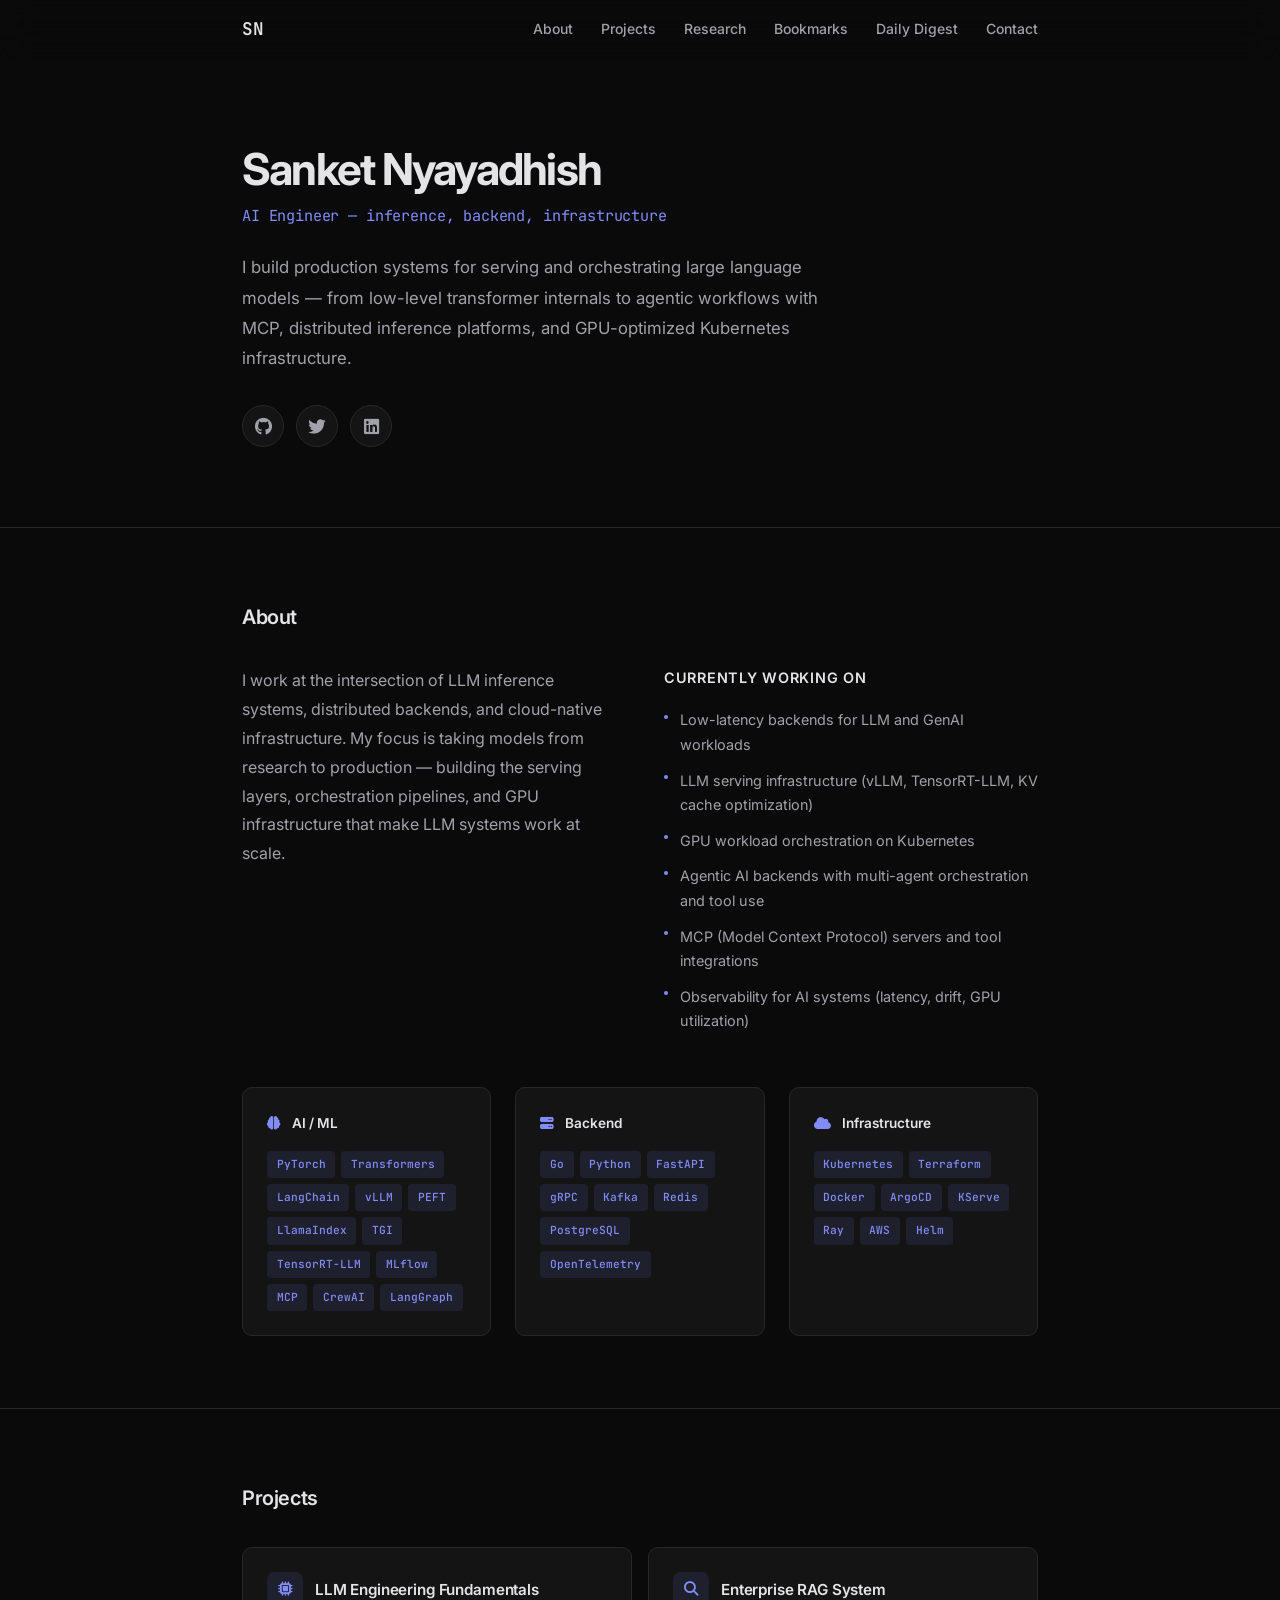
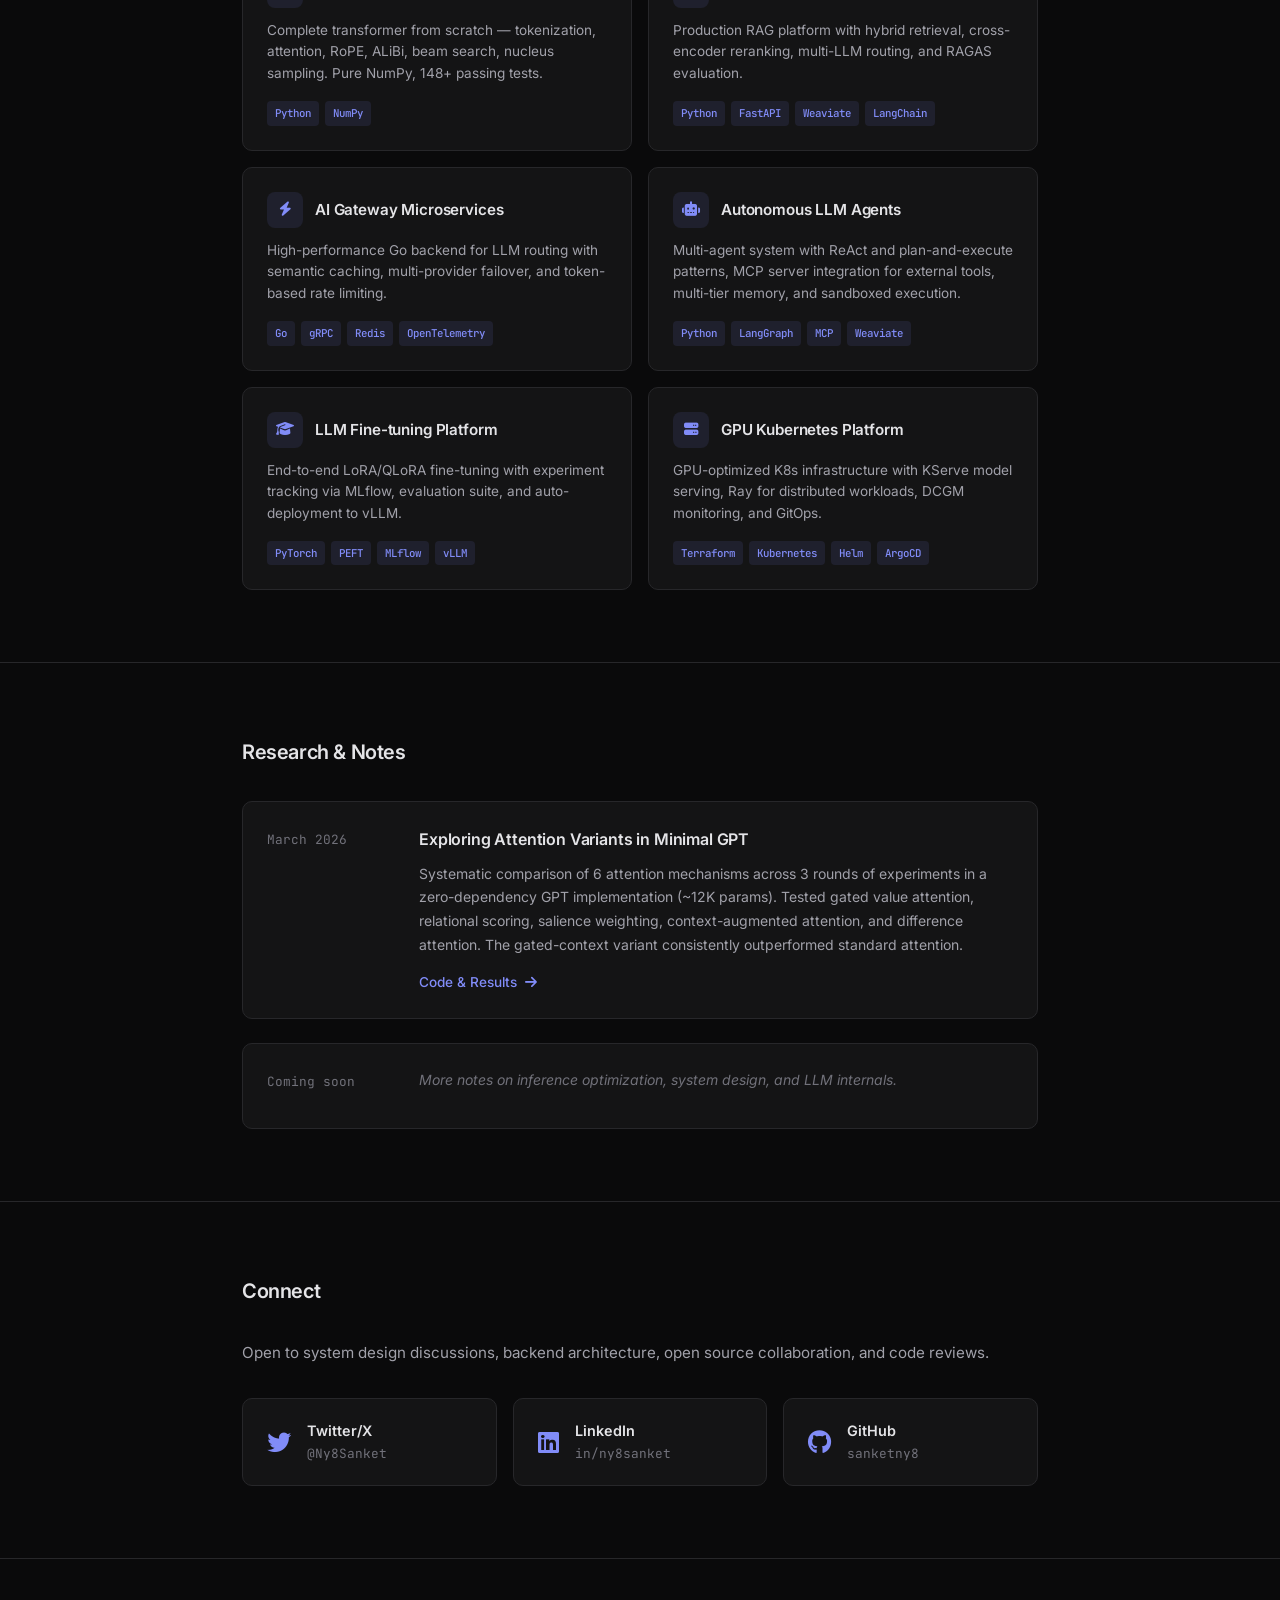
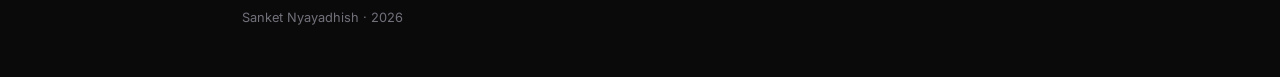
==== commit 4503ba31: "Add Daily Digest link to site navbar Co-Authored-By: Claude (claude-opus-4-6-default) <noreply@anthr" ====
--- a/index.html
+++ b/index.html
@@ -23,6 +23,7 @@
                 <li><a href="#projects" class="nav-link">Projects</a></li>
                 <li><a href="#research" class="nav-link">Research</a></li>
                 <li><a href="bookmarks.html" class="nav-link">Bookmarks</a></li>
+                <li><a href="https://github.com/sanketny8/ai-daily-digest" class="nav-link" target="_blank" rel="noopener">Daily Digest</a></li>
                 <li><a href="#contact" class="nav-link">Contact</a></li>
             </ul>
             <div class="hamburger" id="hamburger">
